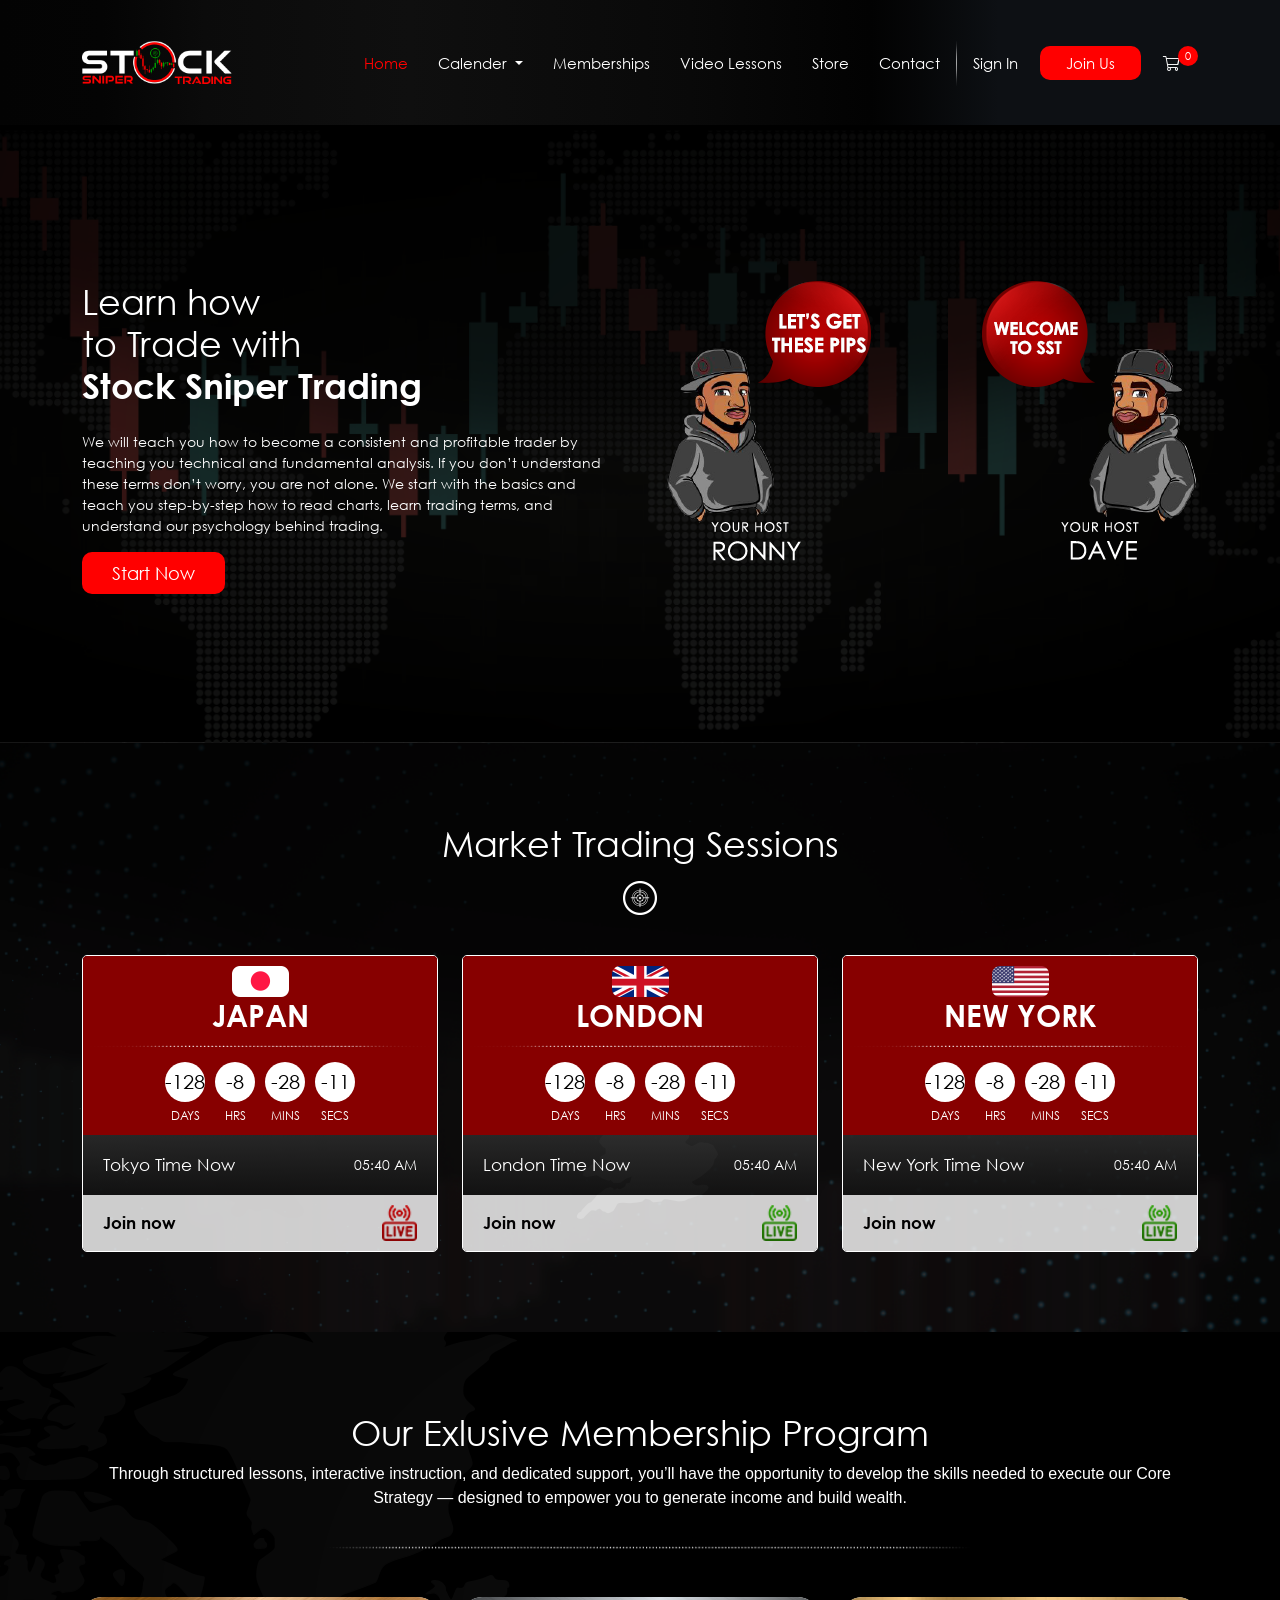
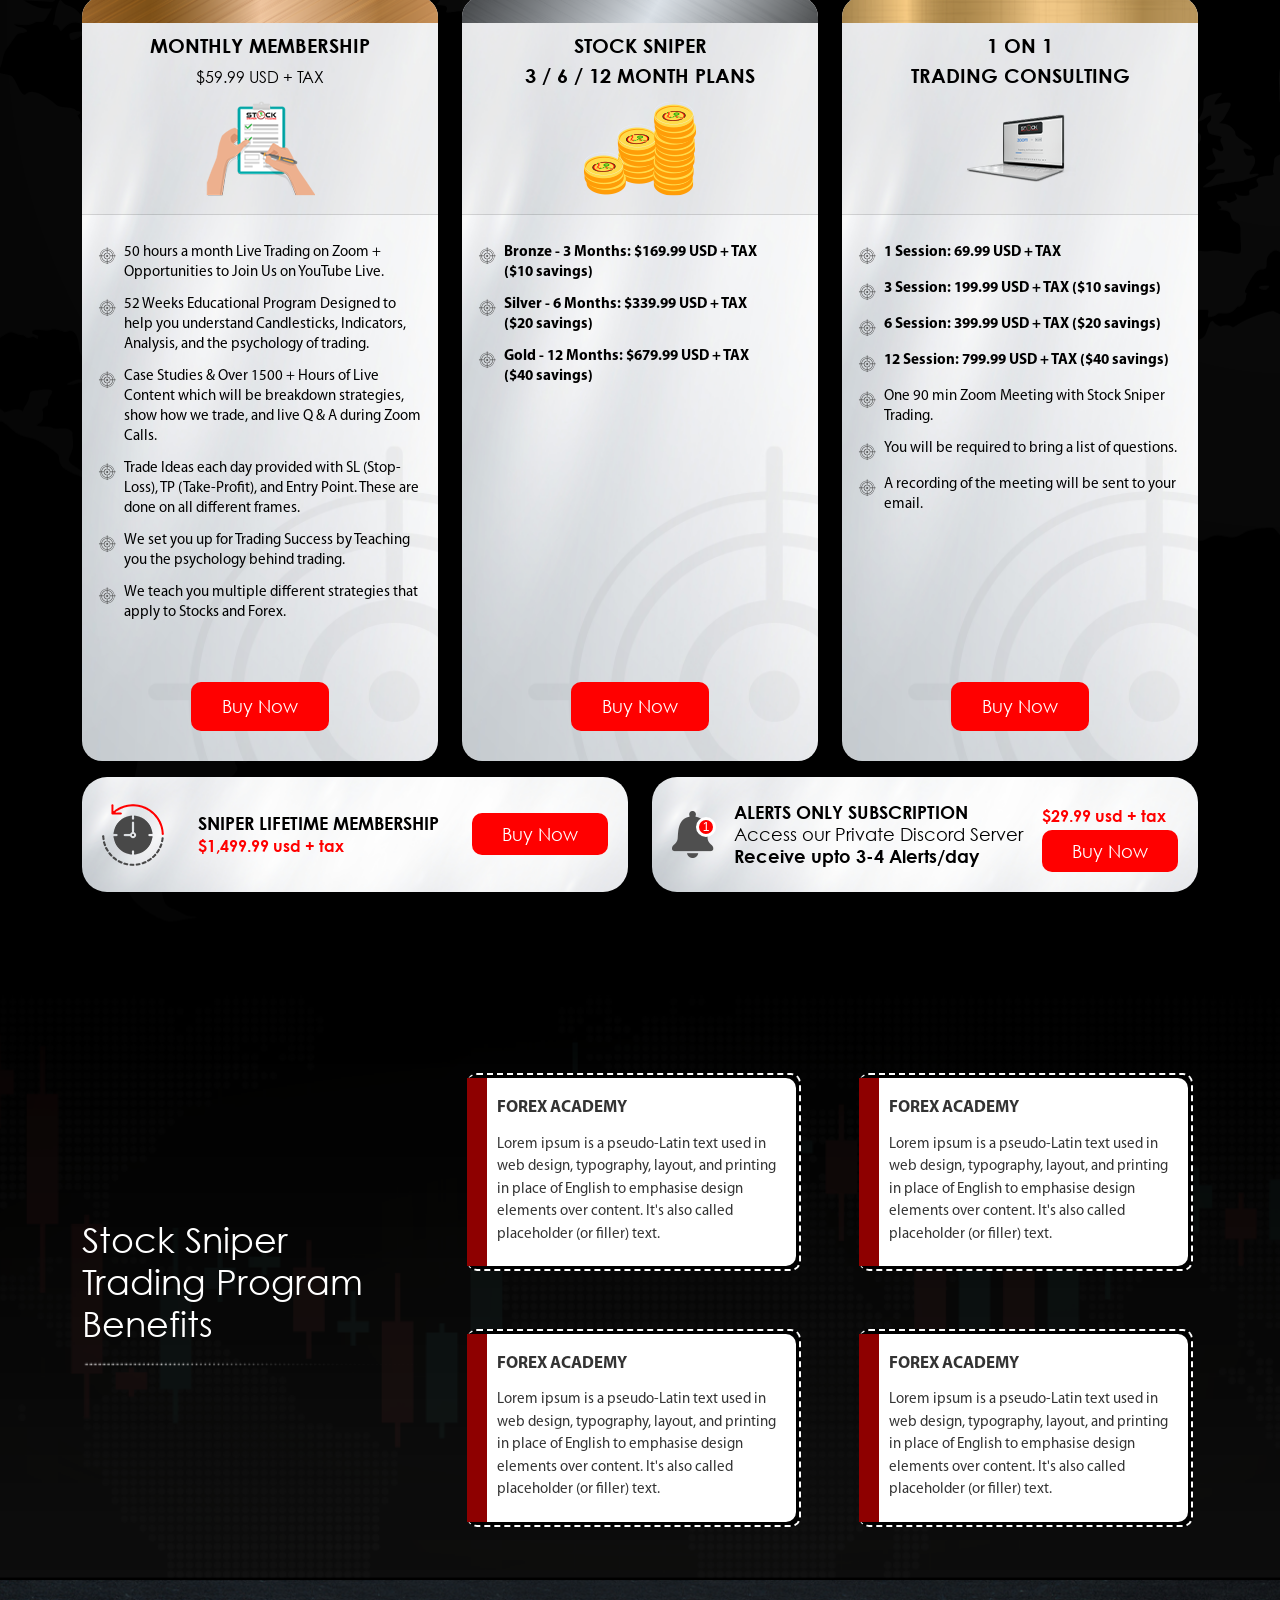
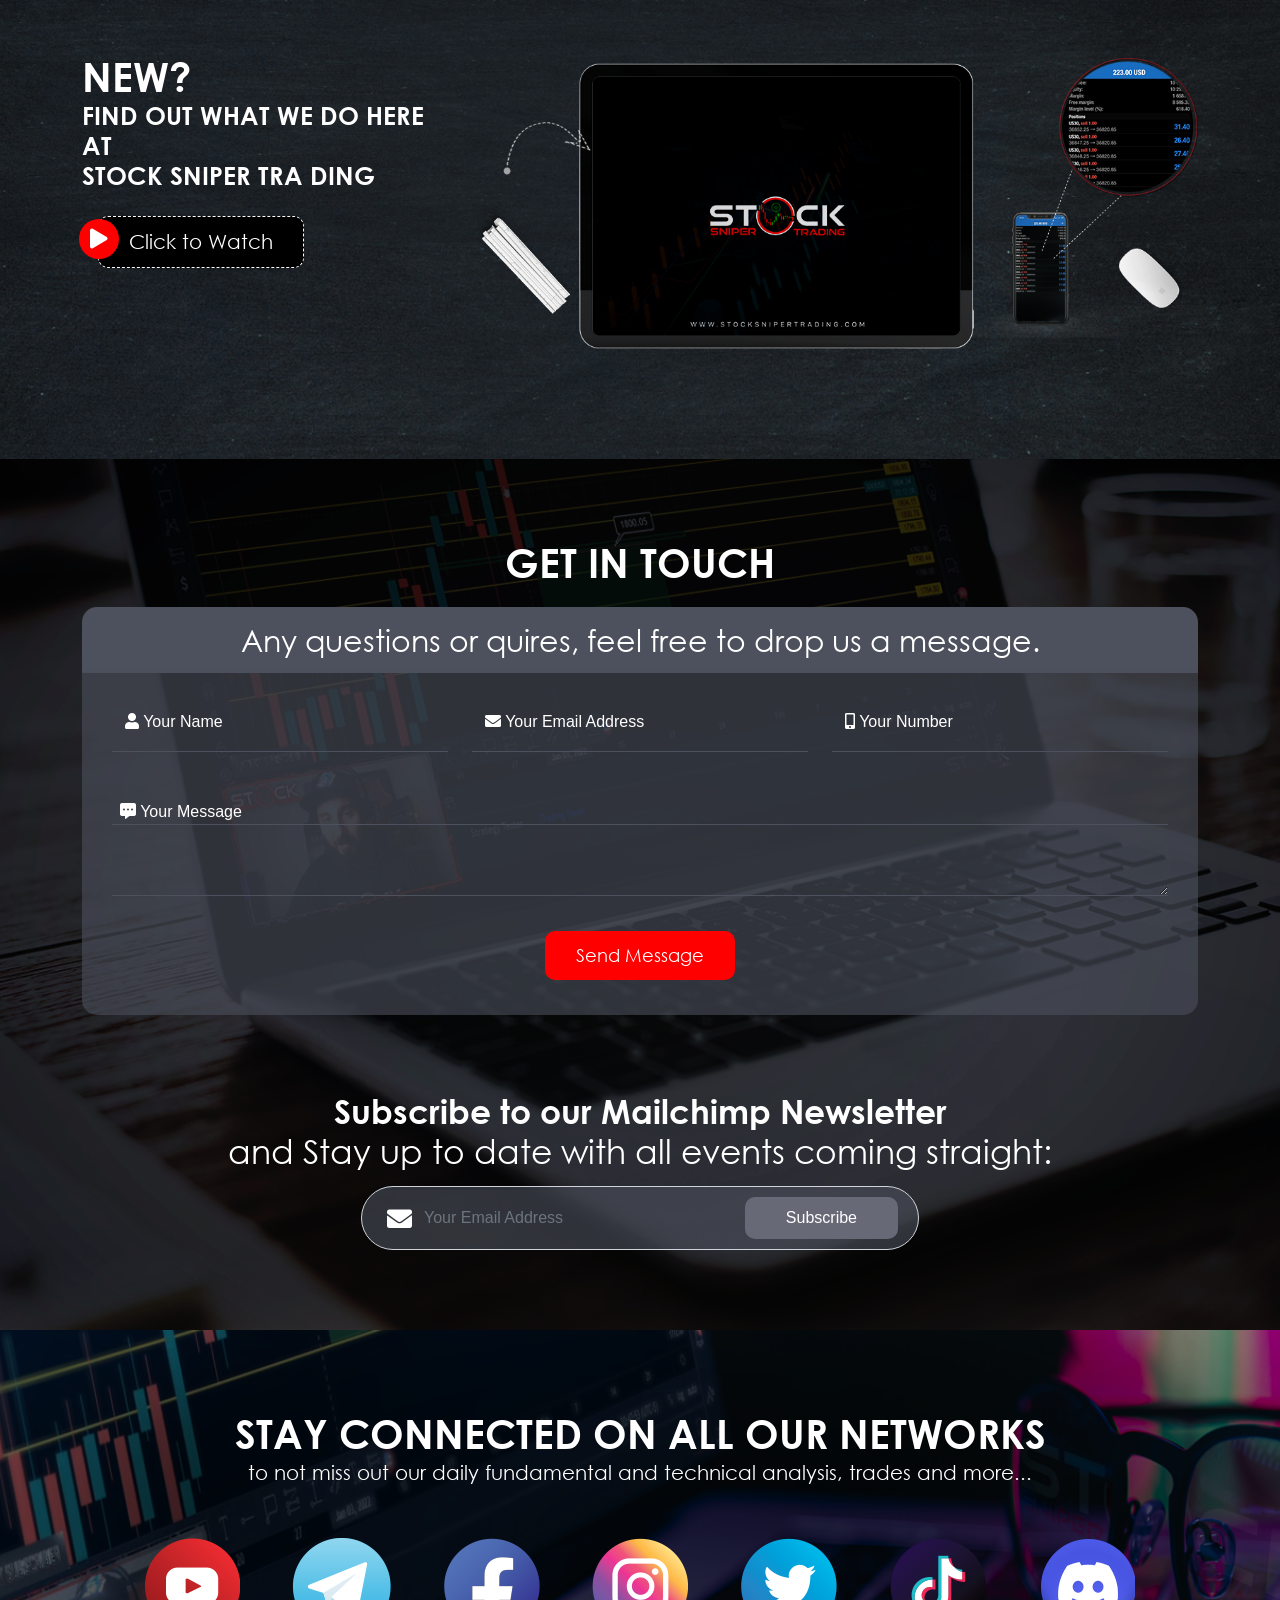
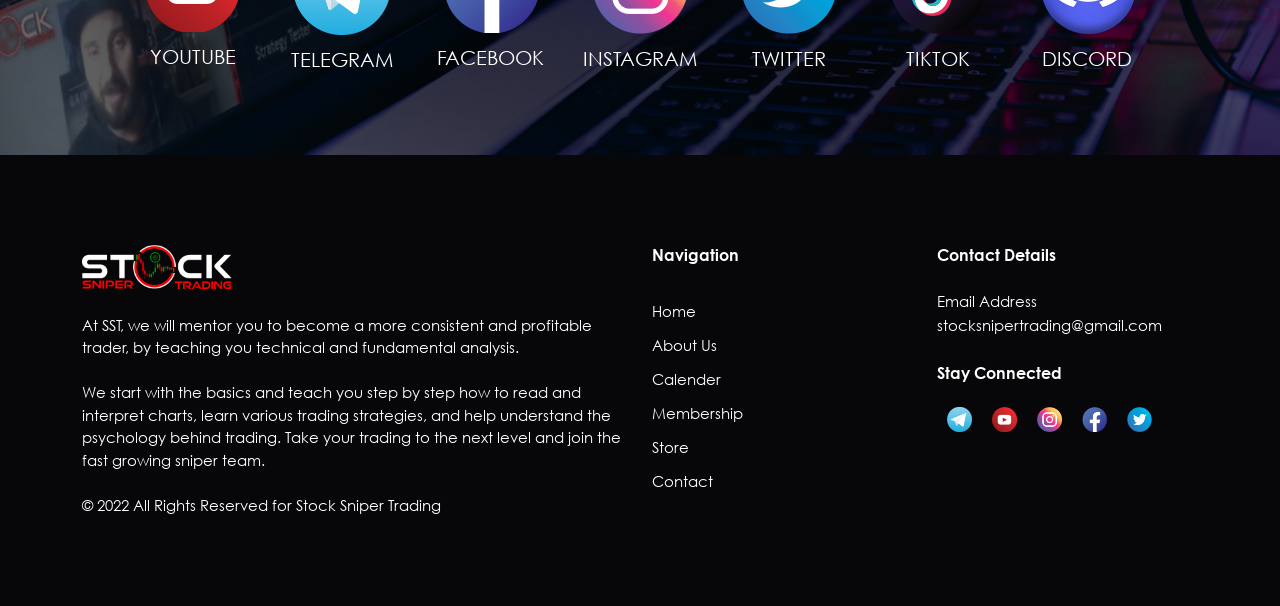
==== index.html @ 38908985 "index and dashboard complete" ====
<!DOCTYPE html>
<html lang="en">
<head>
  <meta charset="UTF-8">
  <meta name="viewport" content="width=device-width, initial-scale=1.0">
  <meta http-equiv="X-UA-Compatible" content="ie=edge">
  <title>Homepage - Stock Sniper Trading</title>
  <link rel='shortcut icon' href='assets/images/nav/fav-icon.png' type='image/x-icon'>
  <link rel="stylesheet" href="assets/vendor/fontawesome/css/all.min.css">
  <link rel="stylesheet" href="assets/vendor/bootstrap/css/bootstrap.min.css">
  <link rel="stylesheet" href="assets/css/style.css">
</head>
<body>

  <!-- === header section start === -->
  <header class="header">
    <nav class="navbar navbar-expand-xl navbar-light">
      <div class="container">
        <a class="navbar-brand" href="#"><img class="img-fluid brand-logo" src="assets/images/nav/Icon.png" alt="Logo"></a>
        <button class="navbar-toggler" type="button" data-bs-toggle="collapse" data-bs-target="#navbarSupportedContent" aria-controls="navbarSupportedContent" aria-expanded="false" aria-label="Toggle navigation">
          <span class="navbar-toggler-icon"></span>
        </button>
        <div class="collapse navbar-collapse" id="navbarSupportedContent">
          <ul class="navbar-nav ms-auto align-items-xl-center">
            <li class="nav-item">
              <a class="nav-link active" aria-current="page" href="#">Home</a>
            </li>
            <li class="nav-item dropdown">
              <a class="nav-link dropdown-toggle" href="#" id="navbarDropdown" role="button" data-bs-toggle="dropdown" aria-expanded="false">
                Calender
              </a>
              <ul class="dropdown-menu" aria-labelledby="navbarDropdown">
                <li><a class="dropdown-item" href="#">Action</a></li>
                <li><a class="dropdown-item" href="#">Another action</a></li>
                <li><hr class="dropdown-divider"></li>
                <li><a class="dropdown-item" href="#">Something else here</a></li>
              </ul>
            </li>
            <li class="nav-item">
              <a class="nav-link" href="#">Memberships</a>
            </li>
            <li class="nav-item">
              <a class="nav-link" href="#">Video Lessons</a>
            </li>
            <li class="nav-item">
              <a class="nav-link" href="#">Store</a>
            </li>
            <li class="nav-item">
              <a class="nav-link" href="#">Contact</a>
            </li>
            <li class="nav-item image">
              <img src="assets/images/nav/vertical-line-copy.png" alt="vertical-bots">
            </li>
            <li class="nav-item">
              <a class="nav-link" href="#">Sign In</a>
            </li>
            <li class="nav-item">
              <a  href="#" class="nav-link btn custom-red-button">Join Us</a>
            </li>
            <li class="nav-item">
              <a class="nav-link cart-btn"  href="#"><i class="fal fa-shopping-cart"></i> <sup>0</sup></a>
            </li>
          </ul>
        </div>
      </div>  
    </nav>
  </header>
  <!-- ===//end of header section === -->
 

  <!-- === banner section start === -->
  <section class="banner">
    <div class="container top-index">
      <div class="row g-lg-5 g-4">
        <div class="col-lg-6">
          <div class="text py-3">
            <h1 class="section-heading">Learn how <br>
              to Trade with <br>
              <span>Stock Sniper Trading</span>
            </h1>
            <p class="py-4">
              We will teach you how to become a consistent and profitable trader by teaching you technical and fundamental analysis. If you don’t understand these terms don’t worry, you are not alone. We start with the basics and teach you step-by-step how to read charts, learn trading terms, and understand our psychology behind trading.
            </p>
            <a href="#" class="custom-red-button">Start Now</a>
          </div>
        </div>
        <div class="col-lg-6">
          <div class="image py-3 text-center">
            <img class="img-fluid" src="assets/images/banner/banner-image.png" alt="banner-image">
          </div>
        </div>
      </div>
    </div>
  </section>
  <!-- ===//end of banner section === -->


  <!-- === market trending session section start === -->
  <section class="market-trading-session">
    <div class="container">
      <div class="section-header text-center">
        <h1 class="section-heading">Market Trading Sessions</h1>
        <img class="img-fluid py-3" src="assets/images/market-trading/symbol.png" alt="">
      </div>
      <div class="section-body">
        <div class="items pt-md-4 pt-2">
          <div class="row g-4">
            <div class="col-xl-4 col-lg-6 ">
              <div class="item h-100">
                <div class="market-trading-card japan">
                  <div class="top-section">
                    <div class="country text-center">
                      <img src="assets/images/market-trading/flag-japan.png" alt="flag">
                      <h2>Japan</h2>
                      <div class="dots">
                        <img class="img-fluid w-100" src="assets/images/market-trading/dott.png" alt="DOT">
                      </div>
                    </div>
                    <div class="counter">
                      <ul class="d-flex justify-content-center">
                        <li class="count-item">
                          <div class="number"><p id="jday">01</p></div>
                          <div class="text"><p>Days</p></div>
                        </li>
                        <li class="count-item">
                          <div class="number"><p id="jhour">10</p></div>
                          <div class="text"><p>hrs</p></div>
                        </li>
                        <li class="count-item">
                          <div class="number"><p id="jmin">36</p></div>
                          <div class="text"><p>mins</p></div>
                        </li>
                        <li class="count-item">
                          <div class="number"><p id="jsec">22</p></div>
                          <div class="text"><p>secs</p></div>
                        </li>
                      </ul>
                    </div>
                  </div>
                  <div class="bottom-section">
                    <div class="local-time">
                      <ul class="d-flex align-items-center justify-content-between">
                        <li class="time-zone"><p>Tokyo Time Now</p></li>
                        <li class="time"><p>05:40 AM</p></li>
                      </ul>
                    </div>
                    <div class="join-now">
                      <a href="#">
                        <ul class="d-flex justify-content-between align-items-center">
                          <li class="text"><p>Join now</p></li>
                          <li class="icon"><img class="img-fluid w-100" src="assets/images/market-trading/live-streaming-red.png" alt="live-streaming"></li>
                        </ul>
                      </a>
                    </div>
                  </div>
                </div>
              </div>
            </div>
            <div class="col-xl-4 col-lg-6 ">  
              <div class="item">
                <div class="market-trading-card london">
                  <div class="top-section">
                    <div class="country text-center">
                      <img src="assets/images/market-trading/flag-uk.png" alt="flag">
                      <h2>london</h2>
                      <div class="dots">
                        <img class="img-fluid w-100" src="assets/images/market-trading/dott.png" alt="DOT">
                      </div>
                    </div>
                    <div class="counter">
                      <ul class="d-flex justify-content-center">
                        <li class="count-item">
                          <div class="number"><p id="lday">01</p></div>
                          <div class="text"><p>Days</p></div>
                        </li>
                        <li class="count-item">
                          <div class="number"><p id="lhour">10</p></div>
                          <div class="text"><p>hrs</p></div>
                        </li>
                        <li class="count-item">
                          <div class="number"><p id="lmin">36</p></div>
                          <div class="text"><p>mins</p></div>
                        </li>
                        <li class="count-item">
                          <div class="number"><p id="lsec">22</p></div>
                          <div class="text"><p>secs</p></div>
                        </li>
                      </ul>
                    </div>
                  </div>
                  <div class="bottom-section">
                    <div class="local-time">
                      <ul class="d-flex align-items-center justify-content-between">
                        <li class="time-zone"><p>London Time Now</p></li>
                        <li class="time"><p>05:40 AM</p></li>
                      </ul>
                    </div>
                    <div class="join-now">
                      <a href="#">
                        <ul class="d-flex justify-content-between align-items-center">
                          <li class="text"><p>Join now</p></li>
                          <li class="icon"><img class="img-fluid w-100" src="assets/images/market-trading/live-streaming-green.png" alt="live-streaming"></li>
                        </ul>
                      </a>
                    </div>
                  </div>
                </div>
              </div>
            </div>
            <div class="col-xl-4 col-lg-6 ">
              <div class="item">
                <div class="market-trading-card h-100 new-york">
                  <div class="top-section">
                    <div class="country text-center">
                      <img src="assets/images/market-trading/flag-usa.png" alt="flag">
                      <h2>New York</h2>
                      <div class="dots">
                        <img class="img-fluid w-100" src="assets/images/market-trading/dott.png" alt="DOT">
                      </div>
                    </div>
                    <div class="counter">
                      <ul class="d-flex justify-content-center">
                        <li class="count-item">
                          <div class="number"><p id="nday">01</p></div>
                          <div class="text"><p>Days</p></div>
                        </li>
                        <li class="count-item">
                          <div class="number"><p id="nhour">10</p></div>
                          <div class="text"><p>hrs</p></div>
                        </li>
                        <li class="count-item">
                          <div class="number"><p id="nmin">36</p></div>
                          <div class="text"><p>mins</p></div>
                        </li>
                        <li class="count-item">
                          <div class="number"><p id="nsec">22</p></div>
                          <div class="text"><p>secs</p></div>
                        </li>
                      </ul>
                    </div>
                  </div>
                  <div class="bottom-section">
                    <div class="local-time">
                      <ul class="d-flex align-items-center justify-content-between">
                        <li class="time-zone"><p>New York Time Now</p></li>
                        <li class="time"><p>05:40 AM</p></li>
                      </ul>
                    </div>
                    <div class="join-now">
                      <a href="#">
                        <ul class="d-flex justify-content-between align-items-center">
                          <li class="text"><p>Join now</p></li>
                          <li class="icon"><img class="img-fluid w-100" src="assets/images/market-trading/live-streaming-green.png" alt="live-streaming"></li>
                        </ul>
                      </a>
                    </div>
                  </div>
                </div>
              </div>
            </div>
          </div>
        </div>
      </div>
    </div>
  </section>
  <!-- ===//end of market trending session section === -->


  <!-- === membership program start === -->
  <section class="membership-program">
    <div class="container">
      <div class="section-header text-center">
        <h2 class="section-heading pb-2">Our Exlusive Membership Program</h2>
        <p>Through structured lessons, interactive instruction, and dedicated support, you’ll have the opportunity to develop the skills 
          needed to execute our Core Strategy — designed to empower you to generate income and build wealth.</p>
      </div>
      <div class="devider text-center">
        <img class="img-fluid w-100" src="assets/images/membership/dot.png" alt="dots">
      </div>
      <div class="section-body pt-3">
        <div class="top-cards">
          <div class="row g-4">
            <div class="col-lg-4 col-md-6">
              <div class="item h-100">
                <div class="membership-card">
                  <img class="w-100 color-img" src="assets/images/membership/01.bronze.png" alt="color">
                  <div class="card-header text-center">
                    <div class="text">
                      <h3>monthly membership <br>
                      <span>$59.99 usd + tax</span></h3>
                    </div>
                    <div class="image">
                      <img src="assets/images/membership/mm-1-image.png" alt="card-image">
                    </div>
                  </div>
                  <div class="card-body">
                    <ul>
                      <li class="d-flex">
                        <div class="icon me-2">
                          <img src="assets/images/membership/unordered-list-bullet.png" alt="bullet">
                        </div>
                        <div class="text">
                          <p>50 hours a month Live Trading on Zoom + Opportunities to Join Us on YouTube Live.</p>
                        </div>
                      </li>
                      <li class="d-flex">
                        <div class="icon me-2">
                          <img src="assets/images/membership/unordered-list-bullet.png" alt="bullet">
                        </div>
                        <div class="text">
                          <p>52 Weeks Educational Program Designed to help you understand Candlesticks, Indicators, Analysis, and the psychology of trading.</p>
                        </div>
                      </li>
                      <li class="d-flex">
                        <div class="icon me-2">
                          <img src="assets/images/membership/unordered-list-bullet.png" alt="bullet">
                        </div>
                        <div class="text">
                          <p>Case Studies & Over 1500 + Hours of Live Content which will be breakdown strategies, show how we trade, and live Q & A during Zoom Calls.</p>
                        </div>
                      </li>
                      <li class="d-flex">
                        <div class="icon me-2">
                          <img src="assets/images/membership/unordered-list-bullet.png" alt="bullet">
                        </div>
                        <div class="text">
                          <p>Trade Ideas each day provided with SL (Stop-Loss), TP (Take-Profit), and Entry Point. These are done on all different frames.</p>
                        </div>
                      </li>
                      <li class="d-flex">
                        <div class="icon me-2">
                          <img src="assets/images/membership/unordered-list-bullet.png" alt="bullet">
                        </div>
                        <div class="text">
                          <p>We set you up for Trading Success by Teaching you the psychology behind trading.</p>
                        </div>
                      </li>
                      <li class="d-flex">
                        <div class="icon me-2">
                          <img src="assets/images/membership/unordered-list-bullet.png" alt="bullet">
                        </div>
                        <div class="text">
                          <p>We teach you multiple different strategies that apply to Stocks and Forex.</p>
                        </div>
                      </li>
                    </ul>
                    <div class="button">
                      <a href="#" class="btn custom-red-button ">Buy Now</a>
                    </div>
                  </div>
                </div>
              </div>
            </div>

            <div class="col-lg-4 col-md-6">
              <div class="item h-100">
                <div class="membership-card">
                  <img class="w-100 color-img" src="assets/images/membership/02.Silver.png" alt="color">
                  <div class="card-header text-center">
                    <div class="text">
                      <h3>Stock sniper <br>
                        3 / 6 / 12 month plans</h3>
                    </div>
                    <div class="image">
                      <img src="assets/images/membership/mm-2-image.png" alt="card-image">
                    </div>
                  </div>
                  
                  <div class="card-body">
                    <ul>
                      <li class="d-flex">
                        <div class="icon me-2">
                          <img src="assets/images/membership/unordered-list-bullet.png" alt="bullet">
                        </div>
                        <div class="text">
                          <p class="m-bold">Bronze - 3 Months: $169.99 USD + TAX <br>
                            <span>($10 savings)</span>
                            </p>
                        </div>
                      </li>
                      <li class="d-flex">
                        <div class="icon me-2">
                          <img src="assets/images/membership/unordered-list-bullet.png" alt="bullet">
                        </div>
                        <div class="text">
                          <p class="m-bold">
                            Silver - 6 Months: $339.99 USD + TAX <br>
                            <span>($20 savings)</span>
                          </p>
                        </div>
                      </li>
                      <li class="d-flex">
                        <div class="icon me-2">
                          <img src="assets/images/membership/unordered-list-bullet.png" alt="bullet">
                        </div>
                        <div class="text">
                          <p class="m-bold">Gold - 12 Months: $679.99 USD + TAX <br>
                            <span>($40 savings)</span></p>
                        </div>
                      </li>
                    </ul>
                    <div class="button">
                      <a href="#" class="btn custom-red-button ">Buy Now</a>
                    </div>
                  </div>
                </div>
              </div>
            </div>
            
            <div class="col-lg-4 col-md-6">
              <div class="item h-100">
                <div class="membership-card">
                  <img class="w-100 color-img" src="assets/images/membership/03.Gold.png" alt="color-img">
                  <div class="card-header text-center">
                    <div class="text">
                      <h3>1 on 1 <br>
                        trading consulting</h3>
                    </div>
                    <div class="image">
                      <img src="assets/images/membership/mm-3-image.png" alt="card-image">
                    </div>
                  </div>
                  <div class="card-body">
                    <ul>
                      <li class="d-flex">
                        <div class="icon me-2">
                          <img src="assets/images/membership/unordered-list-bullet.png" alt="bullet">
                        </div>
                        <div class="text">
                          <p class="m-bold">1 Session: 69.99 USD + TAX</p>
                        </div>
                      </li>
                      <li class="d-flex">
                        <div class="icon me-2">
                          <img src="assets/images/membership/unordered-list-bullet.png" alt="bullet">
                        </div>
                        <div class="text">
                          <p class="m-bold">3 Session: 199.99 USD + TAX
                            <span>($10 savings)</span></p>
                        </div>
                      </li>
                      <li class="d-flex">
                        <div class="icon me-2">
                          <img src="assets/images/membership/unordered-list-bullet.png" alt="bullet">
                        </div>
                        <div class="text">
                          <p class="m-bold">6 Session: 399.99 USD + TAX
                            <span>($20 savings)</span></p>
                        </div>
                      </li>
                      <li class="d-flex">
                        <div class="icon me-2">
                          <img src="assets/images/membership/unordered-list-bullet.png" alt="bullet">
                        </div>
                        <div class="text">
                          <p class="m-bold">12 Session: 799.99 USD + TAX
                            <span>($40 savings)</span></p>
                        </div>
                      </li>
                      <li class="d-flex">
                        <div class="icon me-2">
                          <img src="assets/images/membership/unordered-list-bullet.png" alt="bullet">
                        </div>
                        <div class="text">
                          <p>One 90 min Zoom Meeting with Stock Sniper Trading.</p>
                        </div>
                      </li>
                      <li class="d-flex">
                        <div class="icon me-2">
                          <img src="assets/images/membership/unordered-list-bullet.png" alt="bullet">
                        </div>
                        <div class="text">
                          <p>You will be required to bring a list of questions.</p>
                        </div>
                      </li>
                      <li class="d-flex">
                        <div class="icon me-2">
                          <img src="assets/images/membership/unordered-list-bullet.png" alt="bullet">
                        </div>
                        <div class="text">
                          <p>A recording of the meeting will be sent to your email.</p>
                        </div>
                      </li>
                    </ul>
                    <div class="button">
                      <a href="#" class="btn custom-red-button ">Buy Now</a>
                    </div>
                  </div>
                </div>
              </div>
            </div>
          </div>
        </div>

        <div class="bottom-cards">
          <div class="row gy-3 py-3">
            <div class="col-md-6 ">
              <div class="item h-100">
                <div class="membership-bottom-card">
                  <div class="icon">
                    <img class="img-fluid" src="assets/images/membership/time-copy.png" alt="icon">
                  </div>
                  <div class="text mb-xl-0 mb-2">
                    <h3>
                      SNIPER LIFETIME MEMBERSHIP <br>
                      <span>$1,499.99 usd + tax</span>
                    </h3>
                  </div>
                  <div class="button">
                    <a href="#" class="custom-red-button text-nowrap"> Buy Now</a>
                  </div>
                </div>
              </div>
            </div>
  
            <div class="col-md-6">
              <div class="item h-100">
                <div class="membership-bottom-card">
                  <div class="icon">
                    <img class="img-fluid" src="assets/images/membership/bell.png" alt="icon">
                    <sup class="bell-notification">1</sup>
                  </div>

                  <div class="text">
                    <h3>
                      ALERTS ONLY SUBSCRIPTION  <br>
                      <span class="light"> Access our Private Discord Server</span> <br>
                      Receive upto 3-4 Alerts/day
                    </h3>
                  </div>
                  <div class="button-2">
                    <p>$29.99 usd + tax</p>
                    <a href="#" class="custom-red-button text-nowrap">Buy Now</a>
                  </div>
                </div>
              </div>
            </div>
          </div>
        </div>
      </div>
    </div>
  </section>
  <!-- ===//end of membership program === -->
 
   
  <!-- === trading-program section start === -->
  <section class="trading-program">
    <div class="top-section pb-5">
      <div class="container">
        <div class="row align-items-center">
          <div class="col-xl-4">
            <div class="section-header">
              <h2 class="section-heading">
                Stock Sniper <br>
                Trading Program <br>
                Benefits
              </h2>
              <img class="img-fluid w-100" src="assets/images/trading-program/dots.png" alt="dot">
            </div>
          </div>
          <div class="col-xl-8">
            <div class="row g-md-5 g-sm-2">
              <div class="col-md-6 col-sm-12">
                <div class="trade-info-card">
                  <div class="content">
                    <h4>
                      forex academy
                    </h4>
                    <p>Lorem ipsum is a pseudo-Latin text used in web design, typography, layout, and printing in place of English to emphasise design elements over content. It's also called placeholder (or filler) text.</p>
                  </div>
                </div>
              </div>
              <div class="col-md-6 col-sm-12">
                <div class="trade-info-card">
                  <div class="content">
                    <h4>
                      forex academy
                    </h4>
                    <p>Lorem ipsum is a pseudo-Latin text used in web design, typography, layout, and printing in place of English to emphasise design elements over content. It's also called placeholder (or filler) text.</p>
                  </div>
                </div>
              </div>
              <div class="col-md-6 col-sm-12">
                <div class="trade-info-card">
                  <div class="content">
                    <h4>
                      forex academy
                    </h4>
                    <p>Lorem ipsum is a pseudo-Latin text used in web design, typography, layout, and printing in place of English to emphasise design elements over content. It's also called placeholder (or filler) text.</p>
                  </div>
                </div>
              </div>
              <div class="col-md-6 col-sm-12">
                <div class="trade-info-card">
                  <div class="content">
                    <h4>
                      forex academy
                    </h4>
                    <p>Lorem ipsum is a pseudo-Latin text used in web design, typography, layout, and printing in place of English to emphasise design elements over content. It's also called placeholder (or filler) text.</p>
                  </div>
                </div>
              </div>
            </div>
          </div>  
        </div>  
      </div>
    </div>
    
    <div class="bottom-section pt-5">
      <div class="container">
        <div class="contents">
          <div class="row text-xl-left text-center">
            <div class="col-xl-4">
              <div class="section-header">
                <h2>
                  <span>new?</span>  <br>
                   find out what we do here at <br>
                    stock sniper tra  ding 
                </h2>
    
                <div class="watch-btn m-3">
                  <button type="button" class="play-btn text-nowrap btn" data-bs-toggle="modal" data-bs-target="#staticBackdrop">
                    <i class="fas fa-play play-sign"></i> Click to Watch
                  </button>
                </div>
              </div>
            </div>
            
            <div class="col-xl-8">
              <div class="image">
                <!-- Modal -->
                <div class="modal fade" id="staticBackdrop" data-bs-keyboard="false" aria-hidden="true">
                  <div class="modal-dialog modal-lg modal-dialog-centered">
                    <div class="modal-content bg-dark">
                      <div class="modal-header">
                        <button type="button" onclick="pauseVid()" class="p-1 btn-close bg-light" data-bs-dismiss="modal" aria-label="Close"></button>
                      </div>
                      <div class="modal-body">
                        <video id="myVideo" class="video ratio h-100" controls>
                          <source src="assets/video/Homepage-Stock-Sniper-Trading.mp4" type="video/mp4">
                        </video>
                      </div>
                    </div>
                  </div>
                </div>
                <img class="img-fluid h-100" src="assets/images/trading-program/tablet.png" alt="image">
              </div>
            </div>
          </div>
        </div>
      </div>
    </div>
    
  </section>
  <!-- ===//end of trading-program section === -->


  <!-- === contact section start === -->
  <section class="contact">
    <div class="container">
      <div class="section-header text-center">
        <h2 class="section-heading">get in touch</h2>
      </div>
      <div class="message-form pb-2 text-center">
        <form action="#">
          <div class="form-header">
            <h3>Any questions or quires, feel free to drop us a message.</h3>
          </div>
          <div class="form-body">
            <div class="row g-4">
              <!-- name input started -->
              <div class="col-md-4">
                <div class="form-floating input-item">
                  <input type="text" class="form-control input-box" id="name" placeholder="Your Name" name="name">
                  <label for="name"><i class="fas fa-user"></i> Your Name</label>
                </div>
              </div>
              <!-- name input ended -->

              <!-- email input started -->
              <div class="col-md-4">
                <div class="form-floating input-item">
                  <input type="email" class="form-control input-box" id="email" placeholder="Your Email Address" name="email">
                  <label for="email"><i class="fas fa-envelope"></i> Your Email Address </label>
                </div>
              </div>
              <!-- email input ended -->

              <!-- phone input started -->
              <div class="col-md-4">
                <div class="form-floating input-item">
                  <input type="text" class="form-control input-box" id="phone-number" placeholder="Your Number" name="Mobile Number">
                  <label for="phone-number"><i class="fas fa-mobile-alt"></i> Your Number</label>
                </div>
              </div>
              <!-- phone input ended -->

              <!-- text area -->
              <div class="col-12">
                <div class="input-item">
                    <label class="text-nowrap mt-4 ps-2" for="textarea"><i class="fas fa-comment-alt-dots" ></i> Your Message </label>
                </div>
                <div class="input-item">
                  <textarea class="pb-3 form-control input-box" name="Your Message" id="textarea" placeholder=""></textarea>
                </div>
              </div>
            </div>
            <!-- text area ended--> 

            <button class="btn custom-red-button text-center">Send Message</button>
          </div>
        </form>
      </div>

      <div class="newsletter-form pt-5">
        <div class="form-header">
          <h2>Subscribe to our Mailchimp Newsletter <br>
            <span>and Stay up to date with all events coming straight:</span> </h2>
        </div>
        <div class="pt-3">
            <form class="form-control form-body rounded-pill m-auto" action="#" method="Post">
              <i class="fas fa-envelope"></i>
              <input class="input form-control" type="email" name="text" placeholder="Your Email Address">
              <button type="button" class="btn btn-subscribe">Subscribe</button>
            </form>
        </div>
      </div>
    </div>
  </section>
  <!-- ===//end of contact section === -->

  
  <!-- === social-networks section start === -->
  <section class="social-networks">
    <div class="container">
      <div class="section-header text-center">
        <h2 class="section-heading">Stay Connected on all our networks</h2>
        <span>to not miss out our daily fundamental and technical analysis, trades and more...</span>
      </div>

      <div class="section-content">
        <div class="row gy-4 px-md-5">
          <div class="col">
            <a href="#">
              <div class="social-net-link">
                <div class="icon">
                  <img class="img-fluid" src="assets/images/social-links/youtube.png" alt="social-net-link">  
                </div>
                <div class="text">
                  <p>Youtube</p>
                </div>
              </div>
            </a>
          </div>
          <div class="col">
            <a href="#">
              <div class="social-net-link">
                <div class="icon">
                  <img class="img-fluid" src="assets/images/social-links/telegram.png" alt="social-net-link">  
                </div>
                <div class="text">
                  <p>telegram</p>
                </div>
              </div>
            </a>
          </div>
          <div class="col">
            <a href="#">
              <div class="social-net-link">
                <div class="icon">
                  <img class="img-fluid" src="assets/images/social-links/fb.png" alt="social-net-link">  
                </div>
                <div class="text">
                  <p>facebook</p>
                </div>
              </div>
            </a>
          </div>
          <div class="col">
            <a href="#">
              <div class="social-net-link">
                <div class="icon">
                  <img class="img-fluid" src="assets/images/social-links/insta.png" alt="social-net-link">  
                </div>
                <div class="text">
                  <p>instagram</p>
                </div>
              </div>
            </a>
          </div>
          <div class="col">
            <a href="#">
              <div class="social-net-link">
                <div class="icon">
                  <img class="img-fluid" src="assets/images/social-links/twitter.png" alt="social-net-link">  
                </div>
                <div class="text">
                  <p>twitter</p>
                </div>
              </div>
            </a>
          </div>
          <div class="col">
            <a href="#">
              <div class="social-net-link">
                <div class="icon">
                  <img class="img-fluid" src="assets/images/social-links/tiktok.png" alt="social-net-link">  
                </div>
                <div class="text">
                  <p>tiktok</p>
                </div>
              </div>
            </a>
          </div>
          <div class="col">
            <a href="#">
              <div class="social-net-link">
                <div class="icon">
                  <img class="img-fluid" src="assets/images/social-links/discord.png" alt="social-net-link">  
                </div>
                <div class="text">
                  <p>discord</p>                  
                </div>
              </div>
            </a>
          </div>
        </div>
      </div>
    </div>
  </section>
  <!-- ===//end of social-networks section === -->


  <!-- === footer section start === -->
  <footer class="footer">
    <div class="container">
      <div class="row gy-5">
        <div class="col-lg-6">
          <div class="logo">
            <img class="img-fluid" src="assets/images/nav/Icon.png" alt="logo">
          </div>
          <div class="text">
            <p>
              At SST, we will mentor you to become a
              more consistent and profitable trader, by
              teaching you technical and fundamental
              analysis. <br> <br>
              We start with the basics and teach you
              step by step how to read and interpret
              charts, learn various trading strategies, and
              help understand the psychology behind
              trading. Take your trading to the next level
              and join the fast growing sniper team.
              <br><br>
    
              © 2022
              All Rights Reserved for Stock Sniper Trading
            </p>
          </div>
        </div>
        <div class="col-lg-3 col-4">
          <div class="navigation-links">
            <h4>Navigation</h4>

            <ul>
              <li><a href="#">Home</a></li>
              <li><a href="#">About Us</a></li>
              <li><a href="#">Calender</a></li>
              <li><a href="#">Membership</a></li>
              <li><a href="#">Store</a></li>
              <li><a href="#">Contact</a></li>
            </ul>
          </div>
        </div>
        <div class="col-lg-3 col-8">
          <div class="contact-info">
            <h4>Contact Details</h4>
            <span>Email Address</span>
            <a href="mailto:stocksnipertrading@gmail.com">stocksnipertrading@gmail.com</a>
          </div>
          <div class="social-link">
            <h4>Stay Connected</h4>
            <div class="icons">
              <ul>
                <li><a href="#"><img src="assets/images/social-links/telegram.png" alt="icon"></a></li>
                <li><a href="#"><img src="assets/images/social-links/youtube.png" alt="icon"></a></li>
                <li><a href="#"><img src="assets/images/social-links/insta.png" alt="icon"></a></li>
                <li><a href="#"><img src="assets/images/social-links/fb.png" alt="icon"></a></li>
                <li><a href="#"><img src="assets/images/social-links/twitter.png" alt="icon"></a></li>
              </ul>
            </div>
          </div>
        </div>
      </div>
    </div>
  </footer>
  <!-- ===//end of footer section === -->
  


  <script src="assets/vendor/bootstrap/js/bootstrap.min.js"></script>
  <script src="assets/js/custom.js"></script>
</body>
</html>
---- assets/css/style.css ----
/*=== abstracts css start === */
@font-face {
  font-family: 'Century Gothic Regular';
  src: url(../fonts/century-gothic/gothic-regular.TTF);
}

@font-face {
  font-family: 'Century Gothic Bold';
  src: url(../fonts/century-gothic/gothic-bold.ttf);
}

@font-face {
  font-family: 'Myriad Pro Regular';
  src: url(../fonts/myriad-pro/MyriadPro-Regular.ttf);
}

@font-face {
  font-family: 'Myriad Pro Bold';
  src: url(../fonts/myriad-pro/MyriadPro-Bold.ttf);
}

/*===// end of abstracts css === */
/*=== base css start === */
* {
  margin: 0;
  padding: 0;
  outline: none;
  -webkit-box-sizing: border-box;
          box-sizing: border-box;
}

::after, ::before {
  -webkit-box-sizing: border-box;
          box-sizing: border-box;
}

h1, h2, h3, h4, h5, h6, ol, ul, p, address, strong, i {
  margin-top: 0px;
  margin-bottom: 0px;
}

ul, li {
  list-style: none;
  padding: 0;
}

a, a:hover {
  text-decoration: none;
}

body {
  font-family: 'Poppins', sans-serif;
  background: #000;
  color: #fff;
}

.section-heading {
  font-family: 'Century Gothic Regular';
  font-size: 35px;
  color: #fff;
}

.section-heading span {
  font-family: 'Century Gothic Bold';
}

@media (max-width: 768px) {
  .section-heading {
    font-size: 30px;
  }
}

/*===// end of base css === */
/*=== components css start === */
.custom-red-button {
  background: #ff0000;
  color: #fff;
  font-family: 'Century Gothic Regular';
  font-size: 18px;
  border-radius: 10px;
  padding: 10px 30px;
}

.custom-red-button:hover {
  color: #fff;
}

.watch-btn .play-btn {
  font-family: 'Century Gothic Regular';
  font-size: 20px;
  background: #000;
  color: #fff;
  padding: 10px 30px;
  border-radius: 10px;
  border: 1px dashed #fff;
  position: relative;
}

.watch-btn .play-btn .play-sign {
  position: absolute;
  top: 2px;
  left: -20px;
  height: 40px;
  width: 40px;
  background: #ff0000;
  border-radius: 50%;
  font-size: 20px;
  display: -webkit-box;
  display: -ms-flexbox;
  display: flex;
  -webkit-box-align: center;
      -ms-flex-align: center;
          align-items: center;
  -webkit-box-pack: center;
      -ms-flex-pack: center;
          justify-content: center;
}

.btn-subscribe {
  color: #fff;
  padding: 8px 40px;
  border-radius: 10px;
  background: #676977;
}

.market-trading-card {
  overflow: hidden;
  height: 100%;
  border-radius: 5px;
  border: 1px solid #fff;
}

.market-trading-card .top-section {
  position: relative;
  z-index: 999;
}

.market-trading-card .top-section::after {
  content: "";
  position: absolute;
  top: 0;
  left: 0;
  height: 100%;
  width: 100%;
  background: #870000;
  z-index: -1;
}

.market-trading-card .top-section .country {
  padding-top: 10px;
}

.market-trading-card .top-section .country h2 {
  font-family: 'Century Gothic Bold';
  font-size: 30px;
  text-transform: uppercase;
}

.market-trading-card .top-section .counter {
  padding-bottom: 5px;
}

.market-trading-card .top-section .counter .count-item {
  margin: 5px;
  display: -ms-grid;
  display: grid;
  place-items: center;
}

.market-trading-card .top-section .counter .count-item .number {
  background: #fff;
  color: #000;
  height: 40px;
  width: 40px;
  border-radius: 50%;
  display: -webkit-box;
  display: -ms-flexbox;
  display: flex;
  -webkit-box-align: center;
      -ms-flex-align: center;
          align-items: center;
  -webkit-box-pack: center;
      -ms-flex-pack: center;
          justify-content: center;
  margin-bottom: 5px;
}

.market-trading-card .top-section .counter .count-item .number p {
  font-family: 'Century Gothic Regular';
  font-size: 20px;
}

.market-trading-card .top-section .counter .count-item .text p {
  text-transform: uppercase;
  font-family: 'Century Gothic Regular';
  font-size: 12px;
}

.market-trading-card .bottom-section .local-time {
  padding: 17px 0;
  background: #121212;
  background: -webkit-gradient(linear, left bottom, left top, from(rgba(18, 18, 18, 0.9)), to(rgba(42, 42, 42, 0.9)));
  background: linear-gradient(0deg, rgba(18, 18, 18, 0.9) 0%, rgba(42, 42, 42, 0.9) 100%);
}

.market-trading-card .bottom-section .local-time ul {
  padding: 0 20px;
}

.market-trading-card .bottom-section .local-time ul .time-zone p {
  font-family: 'Century Gothic Regular';
  font-size: 17px;
}

.market-trading-card .bottom-section .local-time ul .time {
  font-family: 'Century Gothic Regular';
  font-size: 14px;
}

.market-trading-card .bottom-section .join-now {
  padding: 10px 0;
  background: #fff;
  opacity: 0.8;
}

.market-trading-card .bottom-section .join-now ul {
  padding: 0 20px;
}

.market-trading-card .bottom-section .join-now ul .text p {
  font-family: 'Century Gothic Bold';
  font-size: 17px;
  color: #000;
}

.market-trading-card .bottom-section .join-now ul .icon {
  width: 35px;
}

.membership-card {
  overflow: hidden;
  border-radius: 20px;
  background: url(../images/membership/card-bg.png) no-repeat bottom right/cover;
  height: 100%;
  position: relative;
  padding-bottom: 110px;
}

.membership-card .color-img {
  vertical-align: top;
}

.membership-card .card-header .text h3 {
  font-family: 'Century Gothic Bold';
  color: #000;
  font-size: 20px;
  text-transform: uppercase;
  line-height: 1.5;
}

.membership-card .card-header .text h3 span {
  font-family: 'Century Gothic Regular';
  font-size: 16px;
  color: #000;
}

.membership-card .card-header .image {
  margin: 10px 0;
}

.membership-card .card-body {
  display: -webkit-box;
  display: -ms-flexbox;
  display: flex;
  -webkit-box-orient: vertical;
  -webkit-box-direction: normal;
      -ms-flex-direction: column;
          flex-direction: column;
  -webkit-box-pack: justify;
      -ms-flex-pack: justify;
          justify-content: space-between;
}

.membership-card .card-body ul li {
  margin: 12px 0;
}

.membership-card .card-body ul li .text p {
  font-family: 'Myriad Pro Regular';
  color: #000;
  font-size: 15px;
  line-height: 20px;
}

.membership-card .card-body ul li .text p.m-bold {
  font-family: 'Myriad Pro Bold';
  color: #000;
  font-size: 15px;
}

.membership-card .card-body .button {
  text-align: center;
  -ms-grid-column-align: end;
      justify-self: end;
  position: absolute;
  bottom: 30px;
  left: 50%;
  -webkit-transform: translateX(-50%);
          transform: translateX(-50%);
}

.membership-bottom-card {
  overflow: hidden;
  padding: 25px 20px;
  height: 100%;
  border-radius: 25px;
  display: -webkit-box;
  display: -ms-flexbox;
  display: flex;
  -webkit-box-orient: horizontal;
  -webkit-box-direction: normal;
      -ms-flex-direction: row;
          flex-direction: row;
  -webkit-box-align: center;
      -ms-flex-align: center;
          align-items: center;
  -webkit-box-pack: justify;
      -ms-flex-pack: justify;
          justify-content: space-between;
  background: url(../images/membership/bottom-card-bg.png) no-repeat top left/cover;
}

@media (max-width: 1199px) {
  .membership-bottom-card {
    -webkit-box-orient: vertical;
    -webkit-box-direction: normal;
        -ms-flex-direction: column;
            flex-direction: column;
  }
}

.membership-bottom-card .icon {
  position: relative;
}

.membership-bottom-card .icon .bell-notification {
  position: absolute;
  top: 12%;
  right: -2px;
  background: #ff0000;
  height: 20px;
  width: 20px;
  padding: 5px;
  border-radius: 50%;
  border: 3px solid #fff;
  display: -webkit-box;
  display: -ms-flexbox;
  display: flex;
  -webkit-box-align: center;
      -ms-flex-align: center;
          align-items: center;
  -webkit-box-pack: center;
      -ms-flex-pack: center;
          justify-content: center;
}

.membership-bottom-card .text h3 {
  font-family: 'Century Gothic Bold';
  color: #000;
  font-size: 18px;
}

.membership-bottom-card .text h3 span {
  font-family: 'Century Gothic Bold';
  color: #ff0000;
  font-size: 16px;
}

.membership-bottom-card .text h3 span.light {
  font-family: 'Century Gothic Regular';
  color: #000;
  font-size: 18px;
}

.membership-bottom-card .button-2 p {
  font-family: 'Century Gothic Bold';
  color: #ff0000;
  font-size: 16px;
  margin-bottom: 10px;
}

.trade-info-card {
  background: #000;
  padding: 3px 3px 3px 0px;
  margin: 5px;
  border-radius: 10px;
  border-top: 2px dashed #fff;
  border-right: 2px dashed #fff;
  border-bottom: 2px dashed #fff;
}

.trade-info-card .content {
  background: #fff;
  border-top-right-radius: 10px;
  border-bottom-right-radius: 10px;
  padding: 20px 20px 20px 10px;
  border-left: 20px solid #8e0000;
}

.trade-info-card .content h4 {
  font-family: 'Myriad Pro Bold';
  text-transform: uppercase;
  color: #333333;
  font-size: 17px;
  padding-bottom: 15px;
}

.trade-info-card .content p {
  font-family: 'Myriad Pro Regular';
  font-size: 15px;
  color: #333333;
}

.message-form {
  margin: 20px 0;
  border-radius: 15px;
  overflow: hidden;
}

.message-form .form-header {
  background: #4c515d;
  padding: 15px 0;
}

.message-form .form-header h3 {
  font-family: 'Century Gothic Regular';
  font-size: 30px;
  color: #fff;
}

.message-form .form-body {
  padding: 0 30px;
  background: rgba(76, 81, 93, 0.6);
  margin-top: 20px;
  border-bottom-right-radius: 15px;
  border-bottom-left-radius: 15px;
}

.message-form .form-body .input-item {
  display: -webkit-box;
  display: -ms-flexbox;
  display: flex;
  -webkit-box-align: center;
      -ms-flex-align: center;
          align-items: center;
  border-bottom: 1px solid #4c515d;
}

.message-form .form-body .input-item .input-box {
  background: transparent;
  border: none;
  color: #fff;
}

.message-form .form-body .input-item .input-box:focus {
  background: rgba(0, 0, 0, 0.3);
}

.message-form .form-body .custom-red-button {
  margin: 35px 0;
}

.newsletter-form .form-header {
  text-align: center;
}

.newsletter-form .form-header h2 {
  font-family: 'Century Gothic Bold';
  font-size: 33px;
  color: #fff;
}

@media (max-width: 767px) {
  .newsletter-form .form-header h2 {
    font-size: 30px;
  }
}

.newsletter-form .form-header h2 span {
  font-family: 'Century Gothic Regular';
  font-size: 33px;
  color: #fff;
}

.newsletter-form .form-body {
  position: relative;
  display: -webkit-box;
  display: -ms-flexbox;
  display: flex;
  -webkit-box-align: center;
      -ms-flex-align: center;
          align-items: center;
  padding: 10px 0;
  border-radius: 40px;
  background: rgba(76, 81, 93, 0.6);
  width: 50%;
}

@media screen and (max-width: 991px) {
  .newsletter-form .form-body {
    width: 100%;
  }
}

.newsletter-form .form-body .fa-envelope {
  margin-left: 25px;
  color: #fff;
  font-size: 25px;
}

.newsletter-form .form-body .input {
  background: transparent;
  border: none;
  color: #fff;
}

.newsletter-form .form-body .btn {
  margin-right: 20px;
}

@media screen and (max-width: 450px) {
  .newsletter-form .form-body .btn {
    padding: 10px;
  }
}

.banner {
  padding: 140px 0px;
  background: url(../images/banner/banner-bg.png) no-repeat center center/cover;
}

@media screen and (max-width: 767px) {
  .banner {
    padding: 0;
  }
}

.banner .text p {
  font-family: 'Century Gothic Regular';
  font-size: 14px;
  color: #fff;
}

.market-trading-session {
  background: url(../images/market-trading/bg-1.png) no-repeat top center/cover;
  padding: 80px 0;
}

@media (max-width: 767px) {
  .market-trading-session {
    padding: 50px 0;
  }
}

.market-trading-session .market-trading-card.japan {
  background: url(../images/market-trading/map-tokyo.png) no-repeat center center, url(../images/market-trading/bg-corner-icon.png) no-repeat top right;
}

.market-trading-session .market-trading-card.london {
  background: url(../images/market-trading/map-london.png) no-repeat center center, url(../images/market-trading/bg-corner-icon.png) no-repeat top right;
}

.market-trading-session .market-trading-card.new-york {
  background: url(../images/market-trading/map-new-york.png) no-repeat center center, url(../images/market-trading/bg-corner-icon.png) no-repeat top right;
}

.membership-program {
  background: url(../images/membership/full-member-bg.png);
  padding: 80px 0;
}

@media (max-width: 767px) {
  .membership-program {
    padding: 50px 0;
  }
}

.trading-program .top-section {
  background: url(../images/trading-program/bg.png) no-repeat top center/cover;
  padding-top: 80px;
}

@media (max-width: 767px) {
  .trading-program .top-section {
    padding-top: 50px;
  }
}

.trading-program .bottom-section {
  background: url(../images/trading-program/btg.png) no-repeat top center/cover;
  padding-bottom: 80px;
}

@media (max-width: 767px) {
  .trading-program .bottom-section {
    padding-bottom: 50px;
  }
}

.trading-program .bottom-section .section-header {
  text-align: left;
}

.trading-program .bottom-section .section-header h2 {
  margin: 25px 0;
  font-family: 'Century Gothic Bold';
  color: #fff;
  font-size: 25px;
  text-transform: uppercase;
}

.trading-program .bottom-section .section-header h2 span {
  color: #fff;
  font-size: 40px;
}

.trading-program .bottom-section .image {
  position: relative;
  padding: 30px 0;
}

@media (max-width: 991px) {
  .trading-program .bottom-section .image {
    padding: 50px 0;
  }
}

@media (max-width: 767px) {
  .trading-program .bottom-section .image {
    padding: 65px 0;
  }
}

.trading-program .bottom-section .image .modal .modal-content {
  border-radius: 1rem;
}

.trading-program .bottom-section .image .modal .modal-body {
  padding-top: 0;
}

.trading-program .bottom-section .image .modal .button {
  position: relative;
  z-index: 999;
}

.contact {
  background: url(../images/contact/background-contact.png) no-repeat top center/cover;
  padding: 80px 0;
}

@media (max-width: 767px) {
  .contact {
    padding: 50px 0;
  }
}

.contact .section-header h2 {
  font-family: 'Century Gothic Bold';
  font-size: 40px;
  text-transform: uppercase;
}

.social-networks {
  background: url(../images/social-links/bg.png) no-repeat top center/cover;
  padding: 80px 0;
}

@media (max-width: 767px) {
  .social-networks {
    padding: 50px 0;
  }
}

.social-networks .section-header h2 {
  font-family: 'Century Gothic Bold';
  font-size: 40px;
  color: #fff;
  text-transform: uppercase;
}

@media (max-width: 767px) {
  .social-networks .section-header h2 {
    font-size: 30px;
  }
}

.social-networks .section-header span {
  font-family: 'Century Gothic Regular';
  font-size: 20px;
  color: #fff;
}

.social-networks .section-content {
  margin-top: 50px;
}

.social-networks .section-content .social-net-link {
  display: -webkit-box;
  display: -ms-flexbox;
  display: flex;
  -webkit-box-orient: vertical;
  -webkit-box-direction: normal;
      -ms-flex-direction: column;
          flex-direction: column;
  -webkit-box-align: center;
      -ms-flex-align: center;
          align-items: center;
  -webkit-box-pack: center;
      -ms-flex-pack: center;
          justify-content: center;
}

.social-networks .section-content .social-net-link .icon img {
  min-width: 90px;
}

.social-networks .section-content .social-net-link .text {
  padding-top: 10px;
}

.social-networks .section-content .social-net-link .text p {
  text-transform: uppercase;
  font-family: 'Century Gothic Regular';
  font-size: 20px;
  color: #fff;
}

@media (max-width: 767px) {
  .social-networks .section-content .social-net-link .text p {
    font-size: 15px;
  }
}

.dashboard {
  min-height: 100vh;
  background: url(../images/dashboard/dashboard-bg.png) no-repeat center center/cover;
}

.dashboard .main-content {
  min-height: 100vh;
  display: -webkit-box;
  display: -ms-flexbox;
  display: flex;
  -webkit-box-align: center;
      -ms-flex-align: center;
          align-items: center;
}

@media (max-width: 1199px) {
  .dashboard .main-content {
    display: block;
    padding-top: 60px;
  }
}

.dashboard .main-content .section-header h1 {
  font-family: 'Century Gothic Bold';
  font-size: 40px;
  text-transform: uppercase;
}

.dashboard .main-content .section-header span {
  font-family: 'Century Gothic Regular';
  font-size: 25px;
  text-transform: uppercase;
}

.dashboard .main-content .section-body .dashboard-side-nav {
  background: #1d1d1f;
  width: 100%;
  max-width: 300px;
  margin-top: 5px;
}

.dashboard .main-content .section-body .dashboard-side-nav ul {
  border-bottom: 4px solid #af0e0e;
}

.dashboard .main-content .section-body .dashboard-side-nav ul li .dashboard-item {
  color: #fff;
  padding: 7px 10px;
  display: -webkit-box;
  display: -ms-flexbox;
  display: flex;
  -webkit-box-align: center;
      -ms-flex-align: center;
          align-items: center;
  border-bottom: 1px solid #262628;
}

.dashboard .main-content .section-body .dashboard-side-nav ul li .dashboard-item i {
  font-size: 20px;
  padding: 10px;
}

.dashboard .main-content .section-body .dashboard-side-nav ul li .dashboard-item p {
  padding-left: 10px;
  font-family: 'Century Gothic Regular';
  font-size: 15px;
}

.dashboard .main-content .section-body .dashboard-side-nav ul li:hover {
  background: #000;
}

.dashboard .main-content .section-body .text {
  font-family: 'Century Gothic Regular';
  font-size: 15px;
  color: #fff;
}

.dashboard .main-content .section-body .text span {
  font-family: 'Century Gothic Bold';
  font-size: 15px;
}

@media (max-width: 1199px) {
  .dashboard .main-content .section-body .hidden {
    height: 42px;
    overflow: hidden;
    -webkit-transition: all 0.2s linear;
    transition: all 0.2s linear;
  }
}

/*===// end of components css === */
/*=== layouts css start === */
.navbar {
  padding: 25px 0;
  background: #000;
  background: -webkit-gradient(linear, left top, right top, from(#030303), color-stop(8%, #040404), color-stop(16%, #0b0b0b), color-stop(32%, #0f0f0f), color-stop(54%, #090909), color-stop(68%, #020202), color-stop(72%, #060708), color-stop(78%, #0d1014));
  background: linear-gradient(90deg, #030303 0%, #040404 8%, #0b0b0b 16%, #0f0f0f 32%, #090909 54%, #020202 68%, #060708 72%, #0d1014 78%);
}

@media screen and (max-width: 767px) {
  .navbar {
    padding: 10px 0px;
  }
}

.navbar .navbar-brand .brand-logo {
  max-width: 150px;
}

.navbar .navbar-toggler {
  background: #fff;
}

.navbar .navbar-collapse .navbar-nav .nav-item .nav-link {
  color: #fff;
  font-family: 'Century Gothic Regular';
  font-size: 15px;
  line-height: 20px;
  margin: 0 7px;
}

.navbar .navbar-collapse .navbar-nav .nav-item .nav-link.active {
  color: #ff0000;
}

.navbar .navbar-collapse .navbar-nav .nav-item .nav-link.custom-red-button {
  padding: 6px 25px;
}

@media (max-width: 1199px) {
  .navbar .navbar-collapse .navbar-nav .nav-item .nav-link.custom-red-button {
    max-width: 110px;
  }
}

.navbar .navbar-collapse .navbar-nav .nav-item .nav-link.cart-btn {
  margin-bottom: -20px;
}

.navbar .navbar-collapse .navbar-nav .nav-item .nav-link.cart-btn sup {
  width: 20px;
  height: 20px;
  border-radius: 50%;
  background: red;
  color: #fff;
  display: -ms-grid;
  display: grid;
  top: -27px;
  right: -15px;
  place-items: center;
}

@media (max-width: 1199px) {
  .navbar .navbar-collapse .navbar-nav .nav-item.image {
    display: none;
  }
}

.footer {
  padding: 90px 0;
  background: #070709;
}

.footer .logo {
  max-width: 150px;
  padding-bottom: 25px;
}

.footer .text {
  font-family: 'Century Gothic Regular';
  font-size: 15px;
  color: #fff;
}

.footer .navigation-links h4 {
  font-family: 'Century Gothic Bold';
  font-size: 16px;
  color: #fff;
  padding-bottom: 25px;
}

.footer .navigation-links ul li {
  margin: 10px 0;
}

.footer .navigation-links ul li a {
  color: #fff;
  font-family: 'Century Gothic Regular';
  font-size: 15px;
}

.footer .navigation-links ul li a:hover {
  color: #ff0000;
}

.footer .contact-info h4 {
  font-family: 'Century Gothic Bold';
  font-size: 16px;
  color: #fff;
  padding-bottom: 25px;
}

.footer .contact-info span {
  font-family: 'Century Gothic Regular';
  font-size: 15px;
  color: #fff;
}

.footer .contact-info a {
  font-family: 'Century Gothic Regular';
  font-size: 15px;
  color: #fff;
  word-break: break-word;
}

.footer .social-link {
  padding-top: 25px;
}

.footer .social-link h4 {
  font-family: 'Century Gothic Bold';
  font-size: 16px;
  color: #fff;
  padding-bottom: 25px;
}

.footer .social-link .icons ul {
  display: -webkit-box;
  display: -ms-flexbox;
  display: flex;
}

.footer .social-link .icons ul li {
  margin: 0 10px;
}

@media (max-width: 450px) {
  .footer .social-link .icons ul li {
    margin: 0 5px;
  }
}

.footer .social-link .icons ul li img {
  max-width: 25px;
}

@media (max-width: 450px) {
  .footer .social-link .icons ul li img {
    max-width: 20px;
  }
}

/*===// end of layouts css === */
/*# sourceMappingURL=style.css.map */
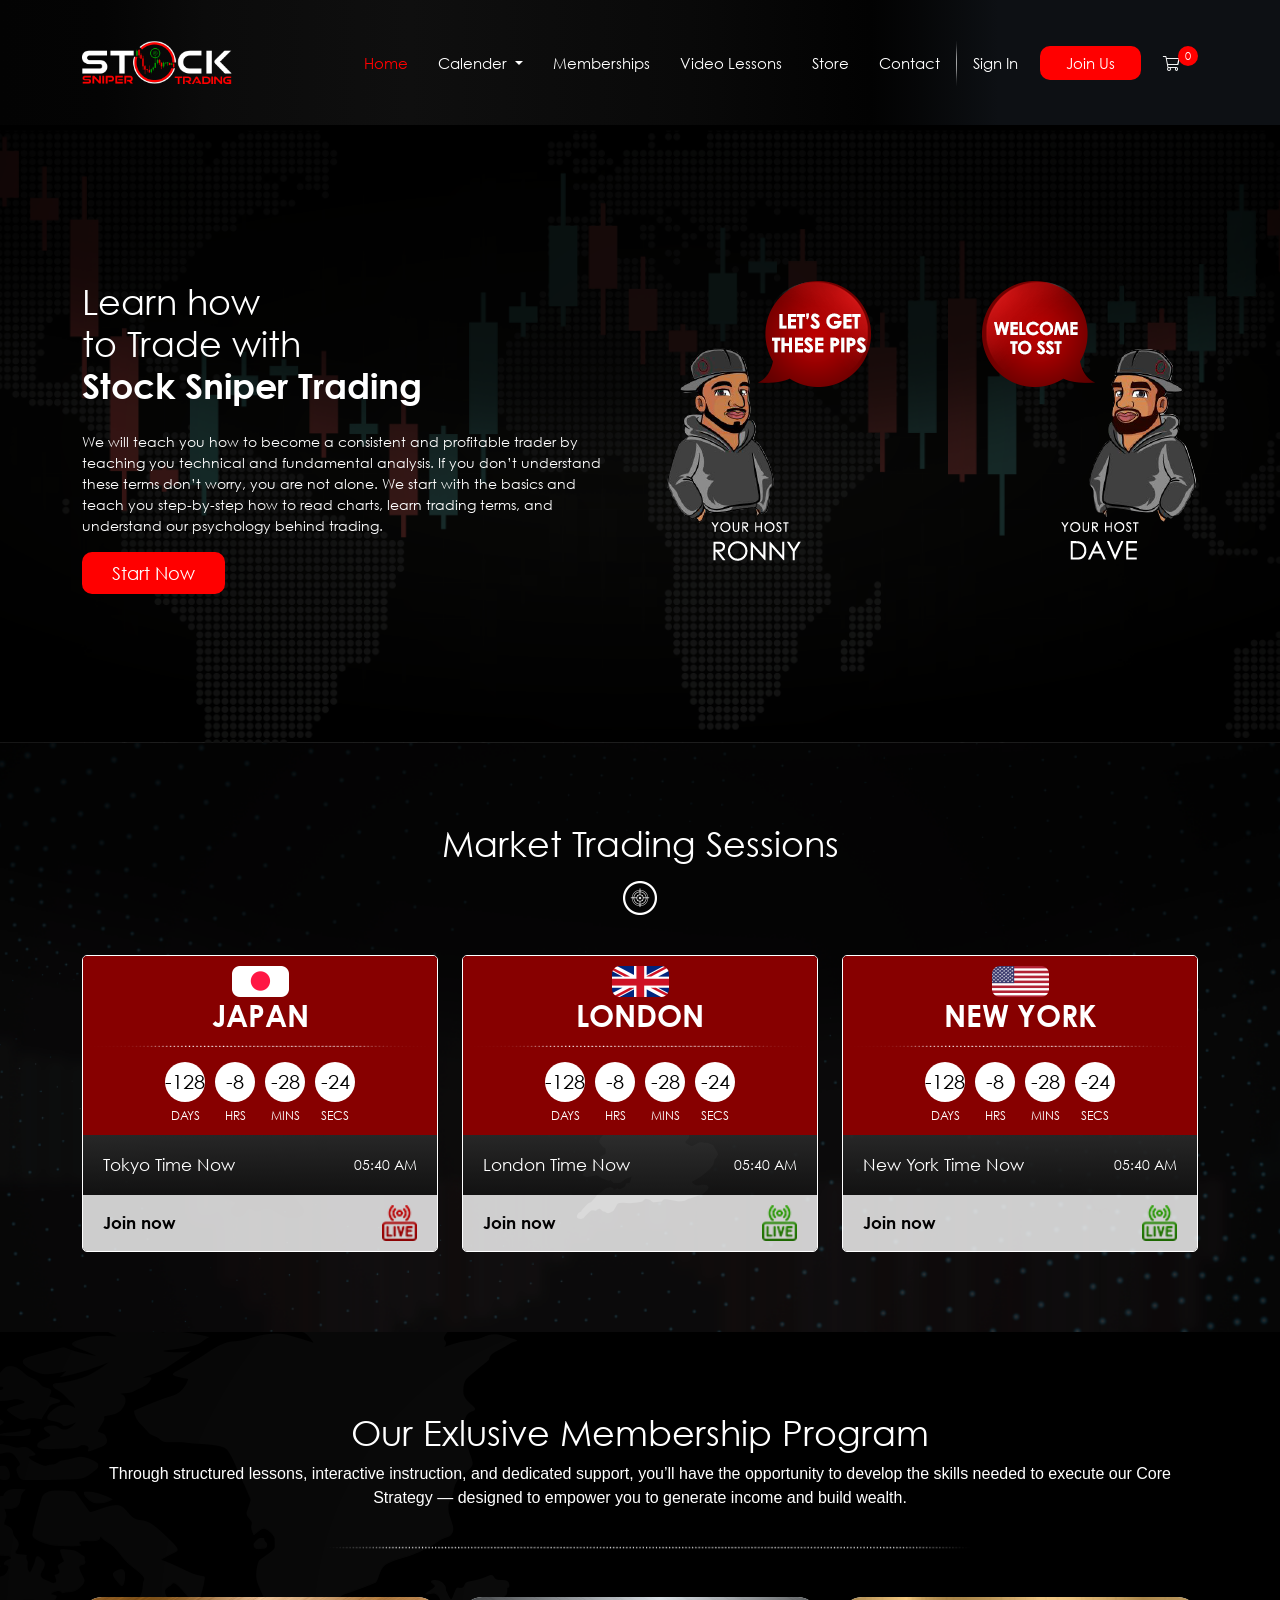
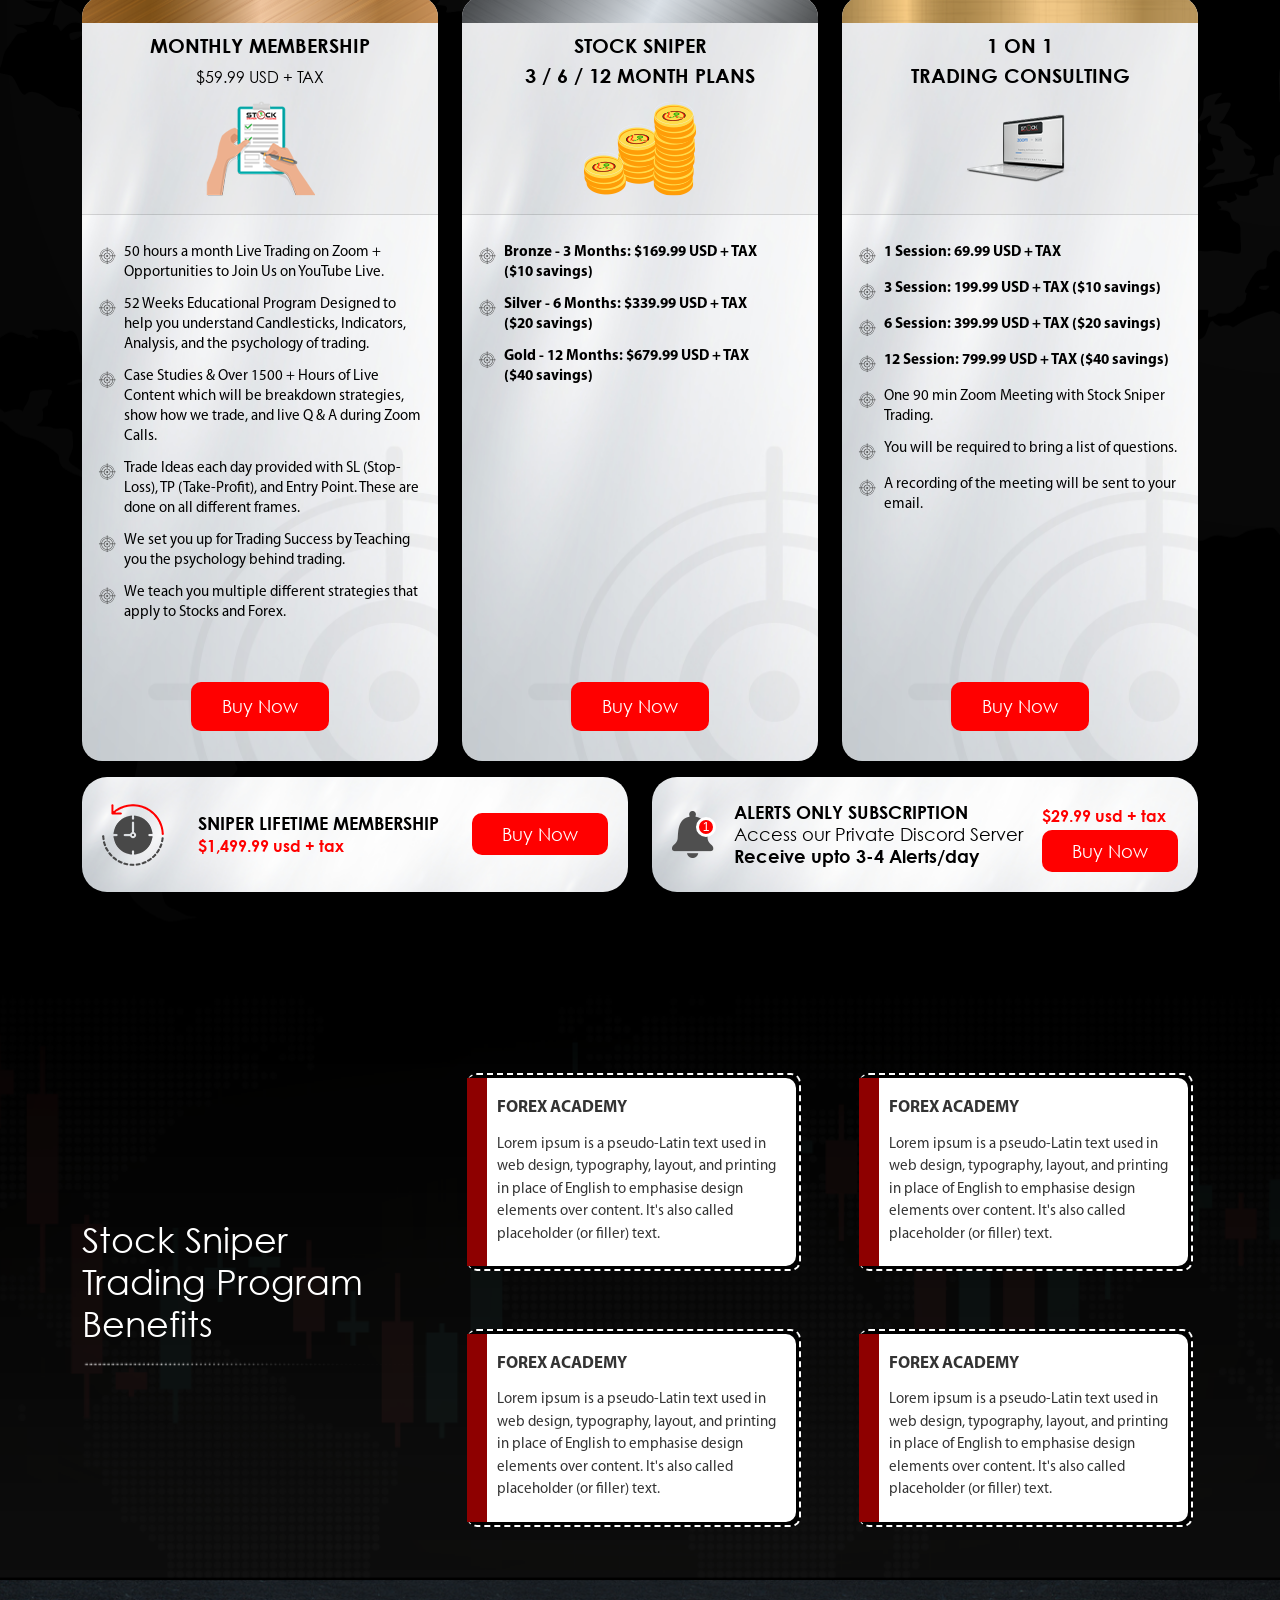
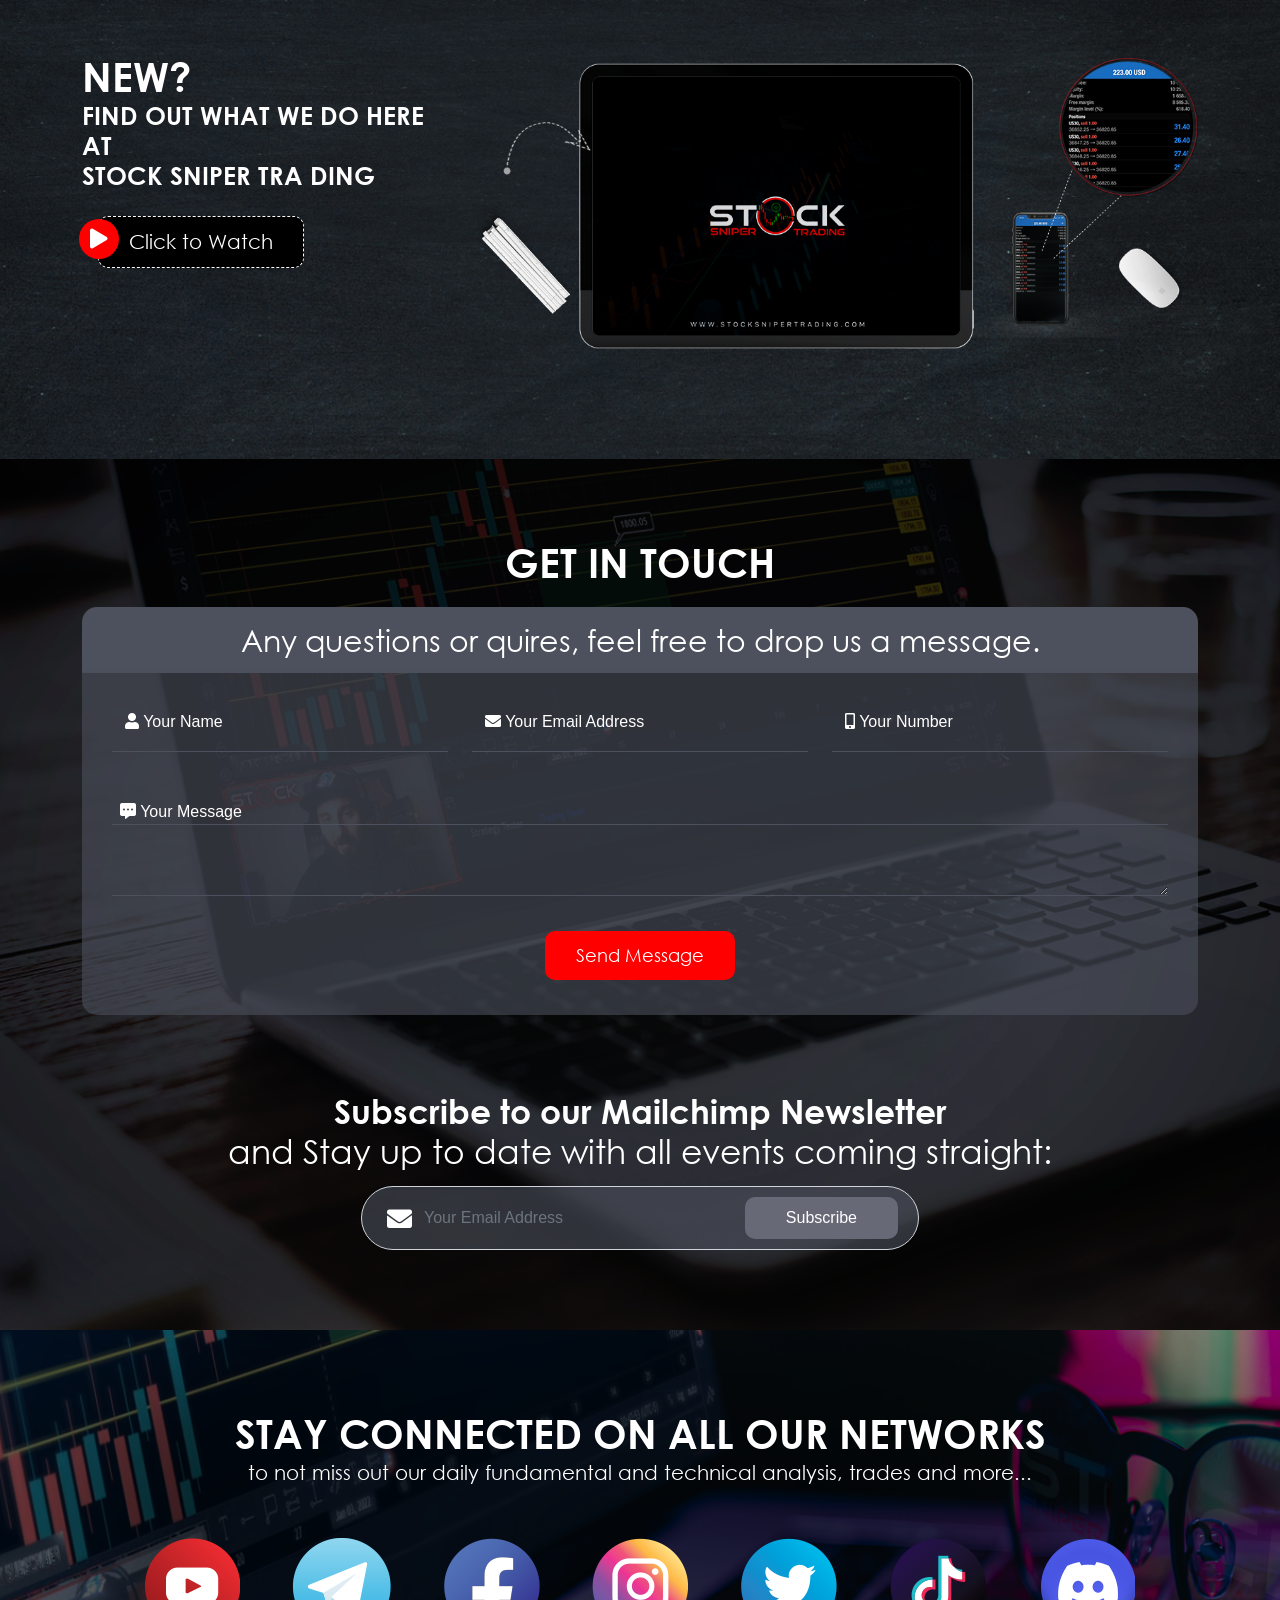
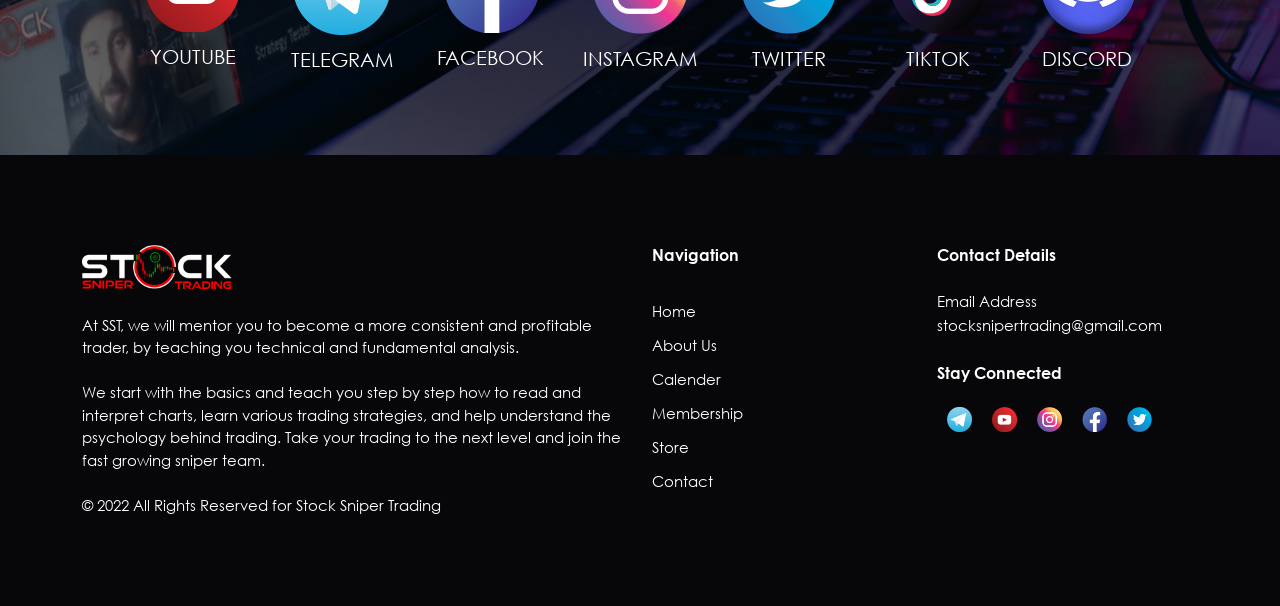
==== commit b3e24223: "revision-one" ====
--- a/index.html
+++ b/index.html
@@ -30,10 +30,10 @@
                 Calender
               </a>
               <ul class="dropdown-menu" aria-labelledby="navbarDropdown">
-                <li><a class="dropdown-item" href="#">Action</a></li>
-                <li><a class="dropdown-item" href="#">Another action</a></li>
-                <li><hr class="dropdown-divider"></li>
-                <li><a class="dropdown-item" href="#">Something else here</a></li>
+                <li><a class="dropdown-item" href="#">1 On 1 Session</a></li>
+                <li><a class="dropdown-item" href="#">Live Sessions</a></li>
+                <li><a class="dropdown-item" href="#">Economic Calender</a></li>
+                <li><a class="dropdown-item" href="#">Earning Reports</a></li>
               </ul>
             </li>
             <li class="nav-item">
--- a/assets/css/style.css
+++ b/assets/css/style.css
@@ -1,1000 +1,2 @@
-/*=== abstracts css start === */
-@font-face {
-  font-family: 'Century Gothic Regular';
-  src: url(../fonts/century-gothic/gothic-regular.TTF);
-}
-
-@font-face {
-  font-family: 'Century Gothic Bold';
-  src: url(../fonts/century-gothic/gothic-bold.ttf);
-}
-
-@font-face {
-  font-family: 'Myriad Pro Regular';
-  src: url(../fonts/myriad-pro/MyriadPro-Regular.ttf);
-}
-
-@font-face {
-  font-family: 'Myriad Pro Bold';
-  src: url(../fonts/myriad-pro/MyriadPro-Bold.ttf);
-}
-
-/*===// end of abstracts css === */
-/*=== base css start === */
-* {
-  margin: 0;
-  padding: 0;
-  outline: none;
-  -webkit-box-sizing: border-box;
-          box-sizing: border-box;
-}
-
-::after, ::before {
-  -webkit-box-sizing: border-box;
-          box-sizing: border-box;
-}
-
-h1, h2, h3, h4, h5, h6, ol, ul, p, address, strong, i {
-  margin-top: 0px;
-  margin-bottom: 0px;
-}
-
-ul, li {
-  list-style: none;
-  padding: 0;
-}
-
-a, a:hover {
-  text-decoration: none;
-}
-
-body {
-  font-family: 'Poppins', sans-serif;
-  background: #000;
-  color: #fff;
-}
-
-.section-heading {
-  font-family: 'Century Gothic Regular';
-  font-size: 35px;
-  color: #fff;
-}
-
-.section-heading span {
-  font-family: 'Century Gothic Bold';
-}
-
-@media (max-width: 768px) {
-  .section-heading {
-    font-size: 30px;
-  }
-}
-
-/*===// end of base css === */
-/*=== components css start === */
-.custom-red-button {
-  background: #ff0000;
-  color: #fff;
-  font-family: 'Century Gothic Regular';
-  font-size: 18px;
-  border-radius: 10px;
-  padding: 10px 30px;
-}
-
-.custom-red-button:hover {
-  color: #fff;
-}
-
-.watch-btn .play-btn {
-  font-family: 'Century Gothic Regular';
-  font-size: 20px;
-  background: #000;
-  color: #fff;
-  padding: 10px 30px;
-  border-radius: 10px;
-  border: 1px dashed #fff;
-  position: relative;
-}
-
-.watch-btn .play-btn .play-sign {
-  position: absolute;
-  top: 2px;
-  left: -20px;
-  height: 40px;
-  width: 40px;
-  background: #ff0000;
-  border-radius: 50%;
-  font-size: 20px;
-  display: -webkit-box;
-  display: -ms-flexbox;
-  display: flex;
-  -webkit-box-align: center;
-      -ms-flex-align: center;
-          align-items: center;
-  -webkit-box-pack: center;
-      -ms-flex-pack: center;
-          justify-content: center;
-}
-
-.btn-subscribe {
-  color: #fff;
-  padding: 8px 40px;
-  border-radius: 10px;
-  background: #676977;
-}
-
-.market-trading-card {
-  overflow: hidden;
-  height: 100%;
-  border-radius: 5px;
-  border: 1px solid #fff;
-}
-
-.market-trading-card .top-section {
-  position: relative;
-  z-index: 999;
-}
-
-.market-trading-card .top-section::after {
-  content: "";
-  position: absolute;
-  top: 0;
-  left: 0;
-  height: 100%;
-  width: 100%;
-  background: #870000;
-  z-index: -1;
-}
-
-.market-trading-card .top-section .country {
-  padding-top: 10px;
-}
-
-.market-trading-card .top-section .country h2 {
-  font-family: 'Century Gothic Bold';
-  font-size: 30px;
-  text-transform: uppercase;
-}
-
-.market-trading-card .top-section .counter {
-  padding-bottom: 5px;
-}
-
-.market-trading-card .top-section .counter .count-item {
-  margin: 5px;
-  display: -ms-grid;
-  display: grid;
-  place-items: center;
-}
-
-.market-trading-card .top-section .counter .count-item .number {
-  background: #fff;
-  color: #000;
-  height: 40px;
-  width: 40px;
-  border-radius: 50%;
-  display: -webkit-box;
-  display: -ms-flexbox;
-  display: flex;
-  -webkit-box-align: center;
-      -ms-flex-align: center;
-          align-items: center;
-  -webkit-box-pack: center;
-      -ms-flex-pack: center;
-          justify-content: center;
-  margin-bottom: 5px;
-}
-
-.market-trading-card .top-section .counter .count-item .number p {
-  font-family: 'Century Gothic Regular';
-  font-size: 20px;
-}
-
-.market-trading-card .top-section .counter .count-item .text p {
-  text-transform: uppercase;
-  font-family: 'Century Gothic Regular';
-  font-size: 12px;
-}
-
-.market-trading-card .bottom-section .local-time {
-  padding: 17px 0;
-  background: #121212;
-  background: -webkit-gradient(linear, left bottom, left top, from(rgba(18, 18, 18, 0.9)), to(rgba(42, 42, 42, 0.9)));
-  background: linear-gradient(0deg, rgba(18, 18, 18, 0.9) 0%, rgba(42, 42, 42, 0.9) 100%);
-}
-
-.market-trading-card .bottom-section .local-time ul {
-  padding: 0 20px;
-}
-
-.market-trading-card .bottom-section .local-time ul .time-zone p {
-  font-family: 'Century Gothic Regular';
-  font-size: 17px;
-}
-
-.market-trading-card .bottom-section .local-time ul .time {
-  font-family: 'Century Gothic Regular';
-  font-size: 14px;
-}
-
-.market-trading-card .bottom-section .join-now {
-  padding: 10px 0;
-  background: #fff;
-  opacity: 0.8;
-}
-
-.market-trading-card .bottom-section .join-now ul {
-  padding: 0 20px;
-}
-
-.market-trading-card .bottom-section .join-now ul .text p {
-  font-family: 'Century Gothic Bold';
-  font-size: 17px;
-  color: #000;
-}
-
-.market-trading-card .bottom-section .join-now ul .icon {
-  width: 35px;
-}
-
-.membership-card {
-  overflow: hidden;
-  border-radius: 20px;
-  background: url(../images/membership/card-bg.png) no-repeat bottom right/cover;
-  height: 100%;
-  position: relative;
-  padding-bottom: 110px;
-}
-
-.membership-card .color-img {
-  vertical-align: top;
-}
-
-.membership-card .card-header .text h3 {
-  font-family: 'Century Gothic Bold';
-  color: #000;
-  font-size: 20px;
-  text-transform: uppercase;
-  line-height: 1.5;
-}
-
-.membership-card .card-header .text h3 span {
-  font-family: 'Century Gothic Regular';
-  font-size: 16px;
-  color: #000;
-}
-
-.membership-card .card-header .image {
-  margin: 10px 0;
-}
-
-.membership-card .card-body {
-  display: -webkit-box;
-  display: -ms-flexbox;
-  display: flex;
-  -webkit-box-orient: vertical;
-  -webkit-box-direction: normal;
-      -ms-flex-direction: column;
-          flex-direction: column;
-  -webkit-box-pack: justify;
-      -ms-flex-pack: justify;
-          justify-content: space-between;
-}
-
-.membership-card .card-body ul li {
-  margin: 12px 0;
-}
-
-.membership-card .card-body ul li .text p {
-  font-family: 'Myriad Pro Regular';
-  color: #000;
-  font-size: 15px;
-  line-height: 20px;
-}
-
-.membership-card .card-body ul li .text p.m-bold {
-  font-family: 'Myriad Pro Bold';
-  color: #000;
-  font-size: 15px;
-}
-
-.membership-card .card-body .button {
-  text-align: center;
-  -ms-grid-column-align: end;
-      justify-self: end;
-  position: absolute;
-  bottom: 30px;
-  left: 50%;
-  -webkit-transform: translateX(-50%);
-          transform: translateX(-50%);
-}
-
-.membership-bottom-card {
-  overflow: hidden;
-  padding: 25px 20px;
-  height: 100%;
-  border-radius: 25px;
-  display: -webkit-box;
-  display: -ms-flexbox;
-  display: flex;
-  -webkit-box-orient: horizontal;
-  -webkit-box-direction: normal;
-      -ms-flex-direction: row;
-          flex-direction: row;
-  -webkit-box-align: center;
-      -ms-flex-align: center;
-          align-items: center;
-  -webkit-box-pack: justify;
-      -ms-flex-pack: justify;
-          justify-content: space-between;
-  background: url(../images/membership/bottom-card-bg.png) no-repeat top left/cover;
-}
-
-@media (max-width: 1199px) {
-  .membership-bottom-card {
-    -webkit-box-orient: vertical;
-    -webkit-box-direction: normal;
-        -ms-flex-direction: column;
-            flex-direction: column;
-  }
-}
-
-.membership-bottom-card .icon {
-  position: relative;
-}
-
-.membership-bottom-card .icon .bell-notification {
-  position: absolute;
-  top: 12%;
-  right: -2px;
-  background: #ff0000;
-  height: 20px;
-  width: 20px;
-  padding: 5px;
-  border-radius: 50%;
-  border: 3px solid #fff;
-  display: -webkit-box;
-  display: -ms-flexbox;
-  display: flex;
-  -webkit-box-align: center;
-      -ms-flex-align: center;
-          align-items: center;
-  -webkit-box-pack: center;
-      -ms-flex-pack: center;
-          justify-content: center;
-}
-
-.membership-bottom-card .text h3 {
-  font-family: 'Century Gothic Bold';
-  color: #000;
-  font-size: 18px;
-}
-
-.membership-bottom-card .text h3 span {
-  font-family: 'Century Gothic Bold';
-  color: #ff0000;
-  font-size: 16px;
-}
-
-.membership-bottom-card .text h3 span.light {
-  font-family: 'Century Gothic Regular';
-  color: #000;
-  font-size: 18px;
-}
-
-.membership-bottom-card .button-2 p {
-  font-family: 'Century Gothic Bold';
-  color: #ff0000;
-  font-size: 16px;
-  margin-bottom: 10px;
-}
-
-.trade-info-card {
-  background: #000;
-  padding: 3px 3px 3px 0px;
-  margin: 5px;
-  border-radius: 10px;
-  border-top: 2px dashed #fff;
-  border-right: 2px dashed #fff;
-  border-bottom: 2px dashed #fff;
-}
-
-.trade-info-card .content {
-  background: #fff;
-  border-top-right-radius: 10px;
-  border-bottom-right-radius: 10px;
-  padding: 20px 20px 20px 10px;
-  border-left: 20px solid #8e0000;
-}
-
-.trade-info-card .content h4 {
-  font-family: 'Myriad Pro Bold';
-  text-transform: uppercase;
-  color: #333333;
-  font-size: 17px;
-  padding-bottom: 15px;
-}
-
-.trade-info-card .content p {
-  font-family: 'Myriad Pro Regular';
-  font-size: 15px;
-  color: #333333;
-}
-
-.message-form {
-  margin: 20px 0;
-  border-radius: 15px;
-  overflow: hidden;
-}
-
-.message-form .form-header {
-  background: #4c515d;
-  padding: 15px 0;
-}
-
-.message-form .form-header h3 {
-  font-family: 'Century Gothic Regular';
-  font-size: 30px;
-  color: #fff;
-}
-
-.message-form .form-body {
-  padding: 0 30px;
-  background: rgba(76, 81, 93, 0.6);
-  margin-top: 20px;
-  border-bottom-right-radius: 15px;
-  border-bottom-left-radius: 15px;
-}
-
-.message-form .form-body .input-item {
-  display: -webkit-box;
-  display: -ms-flexbox;
-  display: flex;
-  -webkit-box-align: center;
-      -ms-flex-align: center;
-          align-items: center;
-  border-bottom: 1px solid #4c515d;
-}
-
-.message-form .form-body .input-item .input-box {
-  background: transparent;
-  border: none;
-  color: #fff;
-}
-
-.message-form .form-body .input-item .input-box:focus {
-  background: rgba(0, 0, 0, 0.3);
-}
-
-.message-form .form-body .custom-red-button {
-  margin: 35px 0;
-}
-
-.newsletter-form .form-header {
-  text-align: center;
-}
-
-.newsletter-form .form-header h2 {
-  font-family: 'Century Gothic Bold';
-  font-size: 33px;
-  color: #fff;
-}
-
-@media (max-width: 767px) {
-  .newsletter-form .form-header h2 {
-    font-size: 30px;
-  }
-}
-
-.newsletter-form .form-header h2 span {
-  font-family: 'Century Gothic Regular';
-  font-size: 33px;
-  color: #fff;
-}
-
-.newsletter-form .form-body {
-  position: relative;
-  display: -webkit-box;
-  display: -ms-flexbox;
-  display: flex;
-  -webkit-box-align: center;
-      -ms-flex-align: center;
-          align-items: center;
-  padding: 10px 0;
-  border-radius: 40px;
-  background: rgba(76, 81, 93, 0.6);
-  width: 50%;
-}
-
-@media screen and (max-width: 991px) {
-  .newsletter-form .form-body {
-    width: 100%;
-  }
-}
-
-.newsletter-form .form-body .fa-envelope {
-  margin-left: 25px;
-  color: #fff;
-  font-size: 25px;
-}
-
-.newsletter-form .form-body .input {
-  background: transparent;
-  border: none;
-  color: #fff;
-}
-
-.newsletter-form .form-body .btn {
-  margin-right: 20px;
-}
-
-@media screen and (max-width: 450px) {
-  .newsletter-form .form-body .btn {
-    padding: 10px;
-  }
-}
-
-.banner {
-  padding: 140px 0px;
-  background: url(../images/banner/banner-bg.png) no-repeat center center/cover;
-}
-
-@media screen and (max-width: 767px) {
-  .banner {
-    padding: 0;
-  }
-}
-
-.banner .text p {
-  font-family: 'Century Gothic Regular';
-  font-size: 14px;
-  color: #fff;
-}
-
-.market-trading-session {
-  background: url(../images/market-trading/bg-1.png) no-repeat top center/cover;
-  padding: 80px 0;
-}
-
-@media (max-width: 767px) {
-  .market-trading-session {
-    padding: 50px 0;
-  }
-}
-
-.market-trading-session .market-trading-card.japan {
-  background: url(../images/market-trading/map-tokyo.png) no-repeat center center, url(../images/market-trading/bg-corner-icon.png) no-repeat top right;
-}
-
-.market-trading-session .market-trading-card.london {
-  background: url(../images/market-trading/map-london.png) no-repeat center center, url(../images/market-trading/bg-corner-icon.png) no-repeat top right;
-}
-
-.market-trading-session .market-trading-card.new-york {
-  background: url(../images/market-trading/map-new-york.png) no-repeat center center, url(../images/market-trading/bg-corner-icon.png) no-repeat top right;
-}
-
-.membership-program {
-  background: url(../images/membership/full-member-bg.png);
-  padding: 80px 0;
-}
-
-@media (max-width: 767px) {
-  .membership-program {
-    padding: 50px 0;
-  }
-}
-
-.trading-program .top-section {
-  background: url(../images/trading-program/bg.png) no-repeat top center/cover;
-  padding-top: 80px;
-}
-
-@media (max-width: 767px) {
-  .trading-program .top-section {
-    padding-top: 50px;
-  }
-}
-
-.trading-program .bottom-section {
-  background: url(../images/trading-program/btg.png) no-repeat top center/cover;
-  padding-bottom: 80px;
-}
-
-@media (max-width: 767px) {
-  .trading-program .bottom-section {
-    padding-bottom: 50px;
-  }
-}
-
-.trading-program .bottom-section .section-header {
-  text-align: left;
-}
-
-.trading-program .bottom-section .section-header h2 {
-  margin: 25px 0;
-  font-family: 'Century Gothic Bold';
-  color: #fff;
-  font-size: 25px;
-  text-transform: uppercase;
-}
-
-.trading-program .bottom-section .section-header h2 span {
-  color: #fff;
-  font-size: 40px;
-}
-
-.trading-program .bottom-section .image {
-  position: relative;
-  padding: 30px 0;
-}
-
-@media (max-width: 991px) {
-  .trading-program .bottom-section .image {
-    padding: 50px 0;
-  }
-}
-
-@media (max-width: 767px) {
-  .trading-program .bottom-section .image {
-    padding: 65px 0;
-  }
-}
-
-.trading-program .bottom-section .image .modal .modal-content {
-  border-radius: 1rem;
-}
-
-.trading-program .bottom-section .image .modal .modal-body {
-  padding-top: 0;
-}
-
-.trading-program .bottom-section .image .modal .button {
-  position: relative;
-  z-index: 999;
-}
-
-.contact {
-  background: url(../images/contact/background-contact.png) no-repeat top center/cover;
-  padding: 80px 0;
-}
-
-@media (max-width: 767px) {
-  .contact {
-    padding: 50px 0;
-  }
-}
-
-.contact .section-header h2 {
-  font-family: 'Century Gothic Bold';
-  font-size: 40px;
-  text-transform: uppercase;
-}
-
-.social-networks {
-  background: url(../images/social-links/bg.png) no-repeat top center/cover;
-  padding: 80px 0;
-}
-
-@media (max-width: 767px) {
-  .social-networks {
-    padding: 50px 0;
-  }
-}
-
-.social-networks .section-header h2 {
-  font-family: 'Century Gothic Bold';
-  font-size: 40px;
-  color: #fff;
-  text-transform: uppercase;
-}
-
-@media (max-width: 767px) {
-  .social-networks .section-header h2 {
-    font-size: 30px;
-  }
-}
-
-.social-networks .section-header span {
-  font-family: 'Century Gothic Regular';
-  font-size: 20px;
-  color: #fff;
-}
-
-.social-networks .section-content {
-  margin-top: 50px;
-}
-
-.social-networks .section-content .social-net-link {
-  display: -webkit-box;
-  display: -ms-flexbox;
-  display: flex;
-  -webkit-box-orient: vertical;
-  -webkit-box-direction: normal;
-      -ms-flex-direction: column;
-          flex-direction: column;
-  -webkit-box-align: center;
-      -ms-flex-align: center;
-          align-items: center;
-  -webkit-box-pack: center;
-      -ms-flex-pack: center;
-          justify-content: center;
-}
-
-.social-networks .section-content .social-net-link .icon img {
-  min-width: 90px;
-}
-
-.social-networks .section-content .social-net-link .text {
-  padding-top: 10px;
-}
-
-.social-networks .section-content .social-net-link .text p {
-  text-transform: uppercase;
-  font-family: 'Century Gothic Regular';
-  font-size: 20px;
-  color: #fff;
-}
-
-@media (max-width: 767px) {
-  .social-networks .section-content .social-net-link .text p {
-    font-size: 15px;
-  }
-}
-
-.dashboard {
-  min-height: 100vh;
-  background: url(../images/dashboard/dashboard-bg.png) no-repeat center center/cover;
-}
-
-.dashboard .main-content {
-  min-height: 100vh;
-  display: -webkit-box;
-  display: -ms-flexbox;
-  display: flex;
-  -webkit-box-align: center;
-      -ms-flex-align: center;
-          align-items: center;
-}
-
-@media (max-width: 1199px) {
-  .dashboard .main-content {
-    display: block;
-    padding-top: 60px;
-  }
-}
-
-.dashboard .main-content .section-header h1 {
-  font-family: 'Century Gothic Bold';
-  font-size: 40px;
-  text-transform: uppercase;
-}
-
-.dashboard .main-content .section-header span {
-  font-family: 'Century Gothic Regular';
-  font-size: 25px;
-  text-transform: uppercase;
-}
-
-.dashboard .main-content .section-body .dashboard-side-nav {
-  background: #1d1d1f;
-  width: 100%;
-  max-width: 300px;
-  margin-top: 5px;
-}
-
-.dashboard .main-content .section-body .dashboard-side-nav ul {
-  border-bottom: 4px solid #af0e0e;
-}
-
-.dashboard .main-content .section-body .dashboard-side-nav ul li .dashboard-item {
-  color: #fff;
-  padding: 7px 10px;
-  display: -webkit-box;
-  display: -ms-flexbox;
-  display: flex;
-  -webkit-box-align: center;
-      -ms-flex-align: center;
-          align-items: center;
-  border-bottom: 1px solid #262628;
-}
-
-.dashboard .main-content .section-body .dashboard-side-nav ul li .dashboard-item i {
-  font-size: 20px;
-  padding: 10px;
-}
-
-.dashboard .main-content .section-body .dashboard-side-nav ul li .dashboard-item p {
-  padding-left: 10px;
-  font-family: 'Century Gothic Regular';
-  font-size: 15px;
-}
-
-.dashboard .main-content .section-body .dashboard-side-nav ul li:hover {
-  background: #000;
-}
-
-.dashboard .main-content .section-body .text {
-  font-family: 'Century Gothic Regular';
-  font-size: 15px;
-  color: #fff;
-}
-
-.dashboard .main-content .section-body .text span {
-  font-family: 'Century Gothic Bold';
-  font-size: 15px;
-}
-
-@media (max-width: 1199px) {
-  .dashboard .main-content .section-body .hidden {
-    height: 42px;
-    overflow: hidden;
-    -webkit-transition: all 0.2s linear;
-    transition: all 0.2s linear;
-  }
-}
-
-/*===// end of components css === */
-/*=== layouts css start === */
-.navbar {
-  padding: 25px 0;
-  background: #000;
-  background: -webkit-gradient(linear, left top, right top, from(#030303), color-stop(8%, #040404), color-stop(16%, #0b0b0b), color-stop(32%, #0f0f0f), color-stop(54%, #090909), color-stop(68%, #020202), color-stop(72%, #060708), color-stop(78%, #0d1014));
-  background: linear-gradient(90deg, #030303 0%, #040404 8%, #0b0b0b 16%, #0f0f0f 32%, #090909 54%, #020202 68%, #060708 72%, #0d1014 78%);
-}
-
-@media screen and (max-width: 767px) {
-  .navbar {
-    padding: 10px 0px;
-  }
-}
-
-.navbar .navbar-brand .brand-logo {
-  max-width: 150px;
-}
-
-.navbar .navbar-toggler {
-  background: #fff;
-}
-
-.navbar .navbar-collapse .navbar-nav .nav-item .nav-link {
-  color: #fff;
-  font-family: 'Century Gothic Regular';
-  font-size: 15px;
-  line-height: 20px;
-  margin: 0 7px;
-}
-
-.navbar .navbar-collapse .navbar-nav .nav-item .nav-link.active {
-  color: #ff0000;
-}
-
-.navbar .navbar-collapse .navbar-nav .nav-item .nav-link.custom-red-button {
-  padding: 6px 25px;
-}
-
-@media (max-width: 1199px) {
-  .navbar .navbar-collapse .navbar-nav .nav-item .nav-link.custom-red-button {
-    max-width: 110px;
-  }
-}
-
-.navbar .navbar-collapse .navbar-nav .nav-item .nav-link.cart-btn {
-  margin-bottom: -20px;
-}
-
-.navbar .navbar-collapse .navbar-nav .nav-item .nav-link.cart-btn sup {
-  width: 20px;
-  height: 20px;
-  border-radius: 50%;
-  background: red;
-  color: #fff;
-  display: -ms-grid;
-  display: grid;
-  top: -27px;
-  right: -15px;
-  place-items: center;
-}
-
-@media (max-width: 1199px) {
-  .navbar .navbar-collapse .navbar-nav .nav-item.image {
-    display: none;
-  }
-}
-
-.footer {
-  padding: 90px 0;
-  background: #070709;
-}
-
-.footer .logo {
-  max-width: 150px;
-  padding-bottom: 25px;
-}
-
-.footer .text {
-  font-family: 'Century Gothic Regular';
-  font-size: 15px;
-  color: #fff;
-}
-
-.footer .navigation-links h4 {
-  font-family: 'Century Gothic Bold';
-  font-size: 16px;
-  color: #fff;
-  padding-bottom: 25px;
-}
-
-.footer .navigation-links ul li {
-  margin: 10px 0;
-}
-
-.footer .navigation-links ul li a {
-  color: #fff;
-  font-family: 'Century Gothic Regular';
-  font-size: 15px;
-}
-
-.footer .navigation-links ul li a:hover {
-  color: #ff0000;
-}
-
-.footer .contact-info h4 {
-  font-family: 'Century Gothic Bold';
-  font-size: 16px;
-  color: #fff;
-  padding-bottom: 25px;
-}
-
-.footer .contact-info span {
-  font-family: 'Century Gothic Regular';
-  font-size: 15px;
-  color: #fff;
-}
-
-.footer .contact-info a {
-  font-family: 'Century Gothic Regular';
-  font-size: 15px;
-  color: #fff;
-  word-break: break-word;
-}
-
-.footer .social-link {
-  padding-top: 25px;
-}
-
-.footer .social-link h4 {
-  font-family: 'Century Gothic Bold';
-  font-size: 16px;
-  color: #fff;
-  padding-bottom: 25px;
-}
-
-.footer .social-link .icons ul {
-  display: -webkit-box;
-  display: -ms-flexbox;
-  display: flex;
-}
-
-.footer .social-link .icons ul li {
-  margin: 0 10px;
-}
-
-@media (max-width: 450px) {
-  .footer .social-link .icons ul li {
-    margin: 0 5px;
-  }
-}
-
-.footer .social-link .icons ul li img {
-  max-width: 25px;
-}
-
-@media (max-width: 450px) {
-  .footer .social-link .icons ul li img {
-    max-width: 20px;
-  }
-}
-
-/*===// end of layouts css === */
+@font-face{font-family:'Century Gothic Regular';src:url(../fonts/century-gothic/gothic-regular.TTF)}@font-face{font-family:'Century Gothic Bold';src:url(../fonts/century-gothic/gothic-bold.ttf)}@font-face{font-family:'Myriad Pro Regular';src:url(../fonts/myriad-pro/MyriadPro-Regular.ttf)}@font-face{font-family:'Myriad Pro Bold';src:url(../fonts/myriad-pro/MyriadPro-Bold.ttf)}*{margin:0;padding:0;outline:none;-webkit-box-sizing:border-box;box-sizing:border-box}::after,::before{-webkit-box-sizing:border-box;box-sizing:border-box}h1,h2,h3,h4,h5,h6,ol,ul,p,address,strong,i{margin-top:0px;margin-bottom:0px}ul,li{list-style:none;padding:0}a,a:hover{text-decoration:none}body{font-family:'Poppins', sans-serif;background:#000;color:#fff}.section-heading{font-family:'Century Gothic Regular';font-size:35px;color:#fff}.section-heading span{font-family:'Century Gothic Bold'}@media (max-width: 768px){.section-heading{font-size:30px}}.custom-red-button{background:red;color:#fff;font-family:'Century Gothic Regular';font-size:18px;border-radius:10px;padding:10px 30px}.custom-red-button:hover{color:#fff}.watch-btn .play-btn{font-family:'Century Gothic Regular';font-size:20px;background:#000;color:#fff;padding:10px 30px;border-radius:10px;border:1px dashed #fff;position:relative}.watch-btn .play-btn .play-sign{position:absolute;top:2px;left:-20px;height:40px;width:40px;background:red;border-radius:50%;font-size:20px;display:-webkit-box;display:-ms-flexbox;display:flex;-webkit-box-align:center;-ms-flex-align:center;align-items:center;-webkit-box-pack:center;-ms-flex-pack:center;justify-content:center}.btn-subscribe{color:#fff;padding:8px 40px;border-radius:10px;background:#676977}.market-trading-card{overflow:hidden;height:100%;border-radius:5px;border:1px solid #fff}.market-trading-card .top-section{position:relative;z-index:999}.market-trading-card .top-section::after{content:"";position:absolute;top:0;left:0;height:100%;width:100%;background:#870000;z-index:-1}.market-trading-card .top-section .country{padding-top:10px}.market-trading-card .top-section .country h2{font-family:'Century Gothic Bold';font-size:30px;text-transform:uppercase}.market-trading-card .top-section .counter{padding-bottom:5px}.market-trading-card .top-section .counter .count-item{margin:5px;display:-ms-grid;display:grid;place-items:center}.market-trading-card .top-section .counter .count-item .number{background:#fff;color:#000;height:40px;width:40px;border-radius:50%;display:-webkit-box;display:-ms-flexbox;display:flex;-webkit-box-align:center;-ms-flex-align:center;align-items:center;-webkit-box-pack:center;-ms-flex-pack:center;justify-content:center;margin-bottom:5px}.market-trading-card .top-section .counter .count-item .number p{font-family:'Century Gothic Regular';font-size:20px}.market-trading-card .top-section .counter .count-item .text p{text-transform:uppercase;font-family:'Century Gothic Regular';font-size:12px}.market-trading-card .bottom-section .local-time{padding:17px 0;background:#121212;background:-webkit-gradient(linear, left bottom, left top, from(rgba(18,18,18,0.9)), to(rgba(42,42,42,0.9)));background:linear-gradient(0deg, rgba(18,18,18,0.9) 0%, rgba(42,42,42,0.9) 100%)}.market-trading-card .bottom-section .local-time ul{padding:0 20px}.market-trading-card .bottom-section .local-time ul .time-zone p{font-family:'Century Gothic Regular';font-size:17px}.market-trading-card .bottom-section .local-time ul .time{font-family:'Century Gothic Regular';font-size:14px}.market-trading-card .bottom-section .join-now{padding:10px 0;background:#fff;opacity:0.8}.market-trading-card .bottom-section .join-now ul{padding:0 20px}.market-trading-card .bottom-section .join-now ul .text p{font-family:'Century Gothic Bold';font-size:17px;color:#000}.market-trading-card .bottom-section .join-now ul .icon{width:35px}.membership-card{overflow:hidden;border-radius:20px;background:url(../images/membership/card-bg.png) no-repeat bottom right/cover;height:100%;position:relative;padding-bottom:110px}.membership-card .color-img{vertical-align:top}.membership-card .card-header .text h3{font-family:'Century Gothic Bold';color:#000;font-size:20px;text-transform:uppercase;line-height:1.5}.membership-card .card-header .text h3 span{font-family:'Century Gothic Regular';font-size:16px;color:#000}.membership-card .card-header .image{margin:10px 0}.membership-card .card-body{display:-webkit-box;display:-ms-flexbox;display:flex;-webkit-box-orient:vertical;-webkit-box-direction:normal;-ms-flex-direction:column;flex-direction:column;-webkit-box-pack:justify;-ms-flex-pack:justify;justify-content:space-between}.membership-card .card-body ul li{margin:12px 0}.membership-card .card-body ul li .text p{font-family:'Myriad Pro Regular';color:#000;font-size:15px;line-height:20px}.membership-card .card-body ul li .text p.m-bold{font-family:'Myriad Pro Bold';color:#000;font-size:15px}.membership-card .card-body .button{text-align:center;-ms-grid-column-align:end;justify-self:end;position:absolute;bottom:30px;left:50%;-webkit-transform:translateX(-50%);transform:translateX(-50%)}.membership-bottom-card{overflow:hidden;padding:25px 20px;height:100%;border-radius:25px;display:-webkit-box;display:-ms-flexbox;display:flex;-webkit-box-orient:horizontal;-webkit-box-direction:normal;-ms-flex-direction:row;flex-direction:row;-webkit-box-align:center;-ms-flex-align:center;align-items:center;-webkit-box-pack:justify;-ms-flex-pack:justify;justify-content:space-between;background:url(../images/membership/bottom-card-bg.png) no-repeat top left/cover}@media (max-width: 1199px){.membership-bottom-card{-webkit-box-orient:vertical;-webkit-box-direction:normal;-ms-flex-direction:column;flex-direction:column}}.membership-bottom-card .icon{position:relative}.membership-bottom-card .icon .bell-notification{position:absolute;top:12%;right:-2px;background:red;height:20px;width:20px;padding:5px;border-radius:50%;border:3px solid #fff;display:-webkit-box;display:-ms-flexbox;display:flex;-webkit-box-align:center;-ms-flex-align:center;align-items:center;-webkit-box-pack:center;-ms-flex-pack:center;justify-content:center}.membership-bottom-card .text h3{font-family:'Century Gothic Bold';color:#000;font-size:18px}.membership-bottom-card .text h3 span{font-family:'Century Gothic Bold';color:red;font-size:16px}.membership-bottom-card .text h3 span.light{font-family:'Century Gothic Regular';color:#000;font-size:18px}.membership-bottom-card .button-2 p{font-family:'Century Gothic Bold';color:red;font-size:16px;margin-bottom:10px}.trade-info-card{background:#000;padding:3px 3px 3px 0px;margin:5px;border-radius:10px;border-top:2px dashed #fff;border-right:2px dashed #fff;border-bottom:2px dashed #fff}.trade-info-card .content{background:#fff;border-top-right-radius:10px;border-bottom-right-radius:10px;padding:20px 20px 20px 10px;border-left:20px solid #8e0000}.trade-info-card .content h4{font-family:'Myriad Pro Bold';text-transform:uppercase;color:#333;font-size:17px;padding-bottom:15px}.trade-info-card .content p{font-family:'Myriad Pro Regular';font-size:15px;color:#333}.message-form{margin:20px 0;border-radius:15px;overflow:hidden}.message-form .form-header{background:#4c515d;padding:15px 0}.message-form .form-header h3{font-family:'Century Gothic Regular';font-size:30px;color:#fff}.message-form .form-body{padding:0 30px;background:rgba(76,81,93,0.6);margin-top:20px;border-bottom-right-radius:15px;border-bottom-left-radius:15px}.message-form .form-body .input-item{display:-webkit-box;display:-ms-flexbox;display:flex;-webkit-box-align:center;-ms-flex-align:center;align-items:center;border-bottom:1px solid #4c515d}.message-form .form-body .input-item .input-box{background:transparent;border:none;color:#fff}.message-form .form-body .input-item .input-box:focus{background:rgba(0,0,0,0.3)}.message-form .form-body .custom-red-button{margin:35px 0}.newsletter-form .form-header{text-align:center}.newsletter-form .form-header h2{font-family:'Century Gothic Bold';font-size:33px;color:#fff}@media (max-width: 767px){.newsletter-form .form-header h2{font-size:30px}}.newsletter-form .form-header h2 span{font-family:'Century Gothic Regular';font-size:33px;color:#fff}.newsletter-form .form-body{position:relative;display:-webkit-box;display:-ms-flexbox;display:flex;-webkit-box-align:center;-ms-flex-align:center;align-items:center;padding:10px 0;border-radius:40px;background:rgba(76,81,93,0.6);width:50%}@media screen and (max-width: 991px){.newsletter-form .form-body{width:100%}}.newsletter-form .form-body .fa-envelope{margin-left:25px;color:#fff;font-size:25px}.newsletter-form .form-body .input{background:transparent;border:none;color:#fff}.newsletter-form .form-body .btn{margin-right:20px}@media screen and (max-width: 450px){.newsletter-form .form-body .btn{padding:10px}}.banner{padding:140px 0px;background:url(../images/banner/banner-bg.png) no-repeat center center/cover}@media screen and (max-width: 767px){.banner{padding:0}}.banner .text p{font-family:'Century Gothic Regular';font-size:14px;color:#fff}.market-trading-session{background:url(../images/market-trading/bg-1.png) no-repeat top center/cover;padding:80px 0}@media (max-width: 767px){.market-trading-session{padding:50px 0}}.market-trading-session .market-trading-card.japan{background:url(../images/market-trading/map-tokyo.png) no-repeat center center,url(../images/market-trading/bg-corner-icon.png) no-repeat top right}.market-trading-session .market-trading-card.london{background:url(../images/market-trading/map-london.png) no-repeat center center,url(../images/market-trading/bg-corner-icon.png) no-repeat top right}.market-trading-session .market-trading-card.new-york{background:url(../images/market-trading/map-new-york.png) no-repeat center center,url(../images/market-trading/bg-corner-icon.png) no-repeat top right}.membership-program{background:url(../images/membership/full-member-bg.png);padding:80px 0}@media (max-width: 767px){.membership-program{padding:50px 0}}.trading-program .top-section{background:url(../images/trading-program/bg.png) no-repeat top center/cover;padding-top:80px}@media (max-width: 767px){.trading-program .top-section{padding-top:50px}}.trading-program .bottom-section{background:url(../images/trading-program/btg.png) no-repeat top center/cover;padding-bottom:80px}@media (max-width: 767px){.trading-program .bottom-section{padding-bottom:50px}}.trading-program .bottom-section .section-header{text-align:left}.trading-program .bottom-section .section-header h2{margin:25px 0;font-family:'Century Gothic Bold';color:#fff;font-size:25px;text-transform:uppercase}.trading-program .bottom-section .section-header h2 span{color:#fff;font-size:40px}.trading-program .bottom-section .image{position:relative;padding:30px 0}@media (max-width: 991px){.trading-program .bottom-section .image{padding:50px 0}}@media (max-width: 767px){.trading-program .bottom-section .image{padding:65px 0}}.trading-program .bottom-section .image .modal .modal-content{border-radius:1rem}.trading-program .bottom-section .image .modal .modal-body{padding-top:0}.trading-program .bottom-section .image .modal .button{position:relative;z-index:999}.contact{background:url(../images/contact/background-contact.png) no-repeat top center/cover;padding:80px 0}@media (max-width: 767px){.contact{padding:50px 0}}.contact .section-header h2{font-family:'Century Gothic Bold';font-size:40px;text-transform:uppercase}.social-networks{background:url(../images/social-links/bg.png) no-repeat top center/cover;padding:80px 0}@media (max-width: 767px){.social-networks{padding:50px 0}}.social-networks .section-header h2{font-family:'Century Gothic Bold';font-size:40px;color:#fff;text-transform:uppercase}@media (max-width: 767px){.social-networks .section-header h2{font-size:30px}}.social-networks .section-header span{font-family:'Century Gothic Regular';font-size:20px;color:#fff}.social-networks .section-content{margin-top:50px}.social-networks .section-content .social-net-link{display:-webkit-box;display:-ms-flexbox;display:flex;-webkit-box-orient:vertical;-webkit-box-direction:normal;-ms-flex-direction:column;flex-direction:column;-webkit-box-align:center;-ms-flex-align:center;align-items:center;-webkit-box-pack:center;-ms-flex-pack:center;justify-content:center}.social-networks .section-content .social-net-link .icon img{min-width:90px}.social-networks .section-content .social-net-link .text{padding-top:10px}.social-networks .section-content .social-net-link .text p{text-transform:uppercase;font-family:'Century Gothic Regular';font-size:20px;color:#fff}@media (max-width: 767px){.social-networks .section-content .social-net-link .text p{font-size:15px}}.dashboard{background:url(../images/dashboard/dashboard-bg.png) no-repeat center center/cover;padding:80px 0}@media (max-width: 767px){.dashboard{padding-top:50px 0}}.dashboard .main-content .section-header h1{font-family:'Century Gothic Bold';font-size:40px;text-transform:uppercase}.dashboard .main-content .section-header span{font-family:'Century Gothic Regular';font-size:25px;text-transform:uppercase}.dashboard .main-content .section-body .dashboard-side-nav{background:#1d1d1f;width:100%;max-width:300px;margin-top:5px}.dashboard .main-content .section-body .dashboard-side-nav ul{border-bottom:4px solid #af0e0e}.dashboard .main-content .section-body .dashboard-side-nav ul li .dashboard-item{color:#fff;padding:7px 10px;display:-webkit-box;display:-ms-flexbox;display:flex;-webkit-box-align:center;-ms-flex-align:center;align-items:center;border-bottom:1px solid #262628}.dashboard .main-content .section-body .dashboard-side-nav ul li .dashboard-item i{font-size:20px;padding:10px}.dashboard .main-content .section-body .dashboard-side-nav ul li .dashboard-item p{padding-left:10px;font-family:'Century Gothic Regular';font-size:15px}.dashboard .main-content .section-body .dashboard-side-nav ul li:hover{background:#000}.dashboard .main-content .section-body .text{font-family:'Century Gothic Regular';font-size:15px;color:#fff}.dashboard .main-content .section-body .text span{font-family:'Century Gothic Bold';font-size:15px}@media (max-width: 1199px){.dashboard .main-content .section-body .hidden{height:42px;overflow:hidden;-webkit-transition:all 0.2s linear;transition:all 0.2s linear}}.navbar{padding:25px 0;background:#000;background:-webkit-gradient(linear, left top, right top, from(#030303), color-stop(8%, #040404), color-stop(16%, #0b0b0b), color-stop(32%, #0f0f0f), color-stop(54%, #090909), color-stop(68%, #020202), color-stop(72%, #060708), color-stop(78%, #0d1014));background:linear-gradient(90deg, #030303 0%, #040404 8%, #0b0b0b 16%, #0f0f0f 32%, #090909 54%, #020202 68%, #060708 72%, #0d1014 78%)}@media screen and (max-width: 767px){.navbar{padding:10px 0px}}.navbar .navbar-brand .brand-logo{max-width:150px}.navbar .navbar-toggler{background:#fff}.navbar .navbar-collapse .navbar-nav .nav-item .nav-link{color:#fff;font-family:'Century Gothic Regular';font-size:15px;line-height:20px;margin:0 7px}.navbar .navbar-collapse .navbar-nav .nav-item .nav-link.active{color:red}.navbar .navbar-collapse .navbar-nav .nav-item .nav-link:hover{color:red}.navbar .navbar-collapse .navbar-nav .nav-item .nav-link.custom-red-button{padding:6px 25px}@media (max-width: 1199px){.navbar .navbar-collapse .navbar-nav .nav-item .nav-link.custom-red-button{max-width:110px}}.navbar .navbar-collapse .navbar-nav .nav-item .nav-link.custom-red-button:hover{color:#fff}.navbar .navbar-collapse .navbar-nav .nav-item .nav-link.cart-btn{margin-bottom:-20px}.navbar .navbar-collapse .navbar-nav .nav-item .nav-link.cart-btn sup{width:20px;height:20px;border-radius:50%;background:red;color:#fff;display:-ms-grid;display:grid;top:-27px;right:-15px;place-items:center}.navbar .navbar-collapse .navbar-nav .nav-item .dropdown-menu{background:rgba(255,255,255,0.2);border:1px solid #fff;border-radius:10px}.navbar .navbar-collapse .navbar-nav .nav-item .dropdown-menu .dropdown-item{color:#fff;font-family:'Century Gothic Regular';font-size:15px}.navbar .navbar-collapse .navbar-nav .nav-item .dropdown-menu .dropdown-item:hover{background:red}@media (max-width: 1199px){.navbar .navbar-collapse .navbar-nav .nav-item.image{display:none}}.footer{padding:90px 0;background:#070709}.footer .logo{max-width:150px;padding-bottom:25px}.footer .text{font-family:'Century Gothic Regular';font-size:15px;color:#fff}.footer .navigation-links h4{font-family:'Century Gothic Bold';font-size:16px;color:#fff;padding-bottom:25px}.footer .navigation-links ul li{margin:10px 0}.footer .navigation-links ul li a{color:#fff;font-family:'Century Gothic Regular';font-size:15px}.footer .navigation-links ul li a:hover{color:red}.footer .contact-info h4{font-family:'Century Gothic Bold';font-size:16px;color:#fff;padding-bottom:25px}.footer .contact-info span{font-family:'Century Gothic Regular';font-size:15px;color:#fff}.footer .contact-info a{font-family:'Century Gothic Regular';font-size:15px;color:#fff;word-break:break-word}.footer .social-link{padding-top:25px}.footer .social-link h4{font-family:'Century Gothic Bold';font-size:16px;color:#fff;padding-bottom:25px}.footer .social-link .icons ul{display:-webkit-box;display:-ms-flexbox;display:flex}.footer .social-link .icons ul li{margin:0 10px}@media (max-width: 450px){.footer .social-link .icons ul li{margin:0 5px}}.footer .social-link .icons ul li img{max-width:25px}@media (max-width: 450px){.footer .social-link .icons ul li img{max-width:20px}}
 /*# sourceMappingURL=style.css.map */
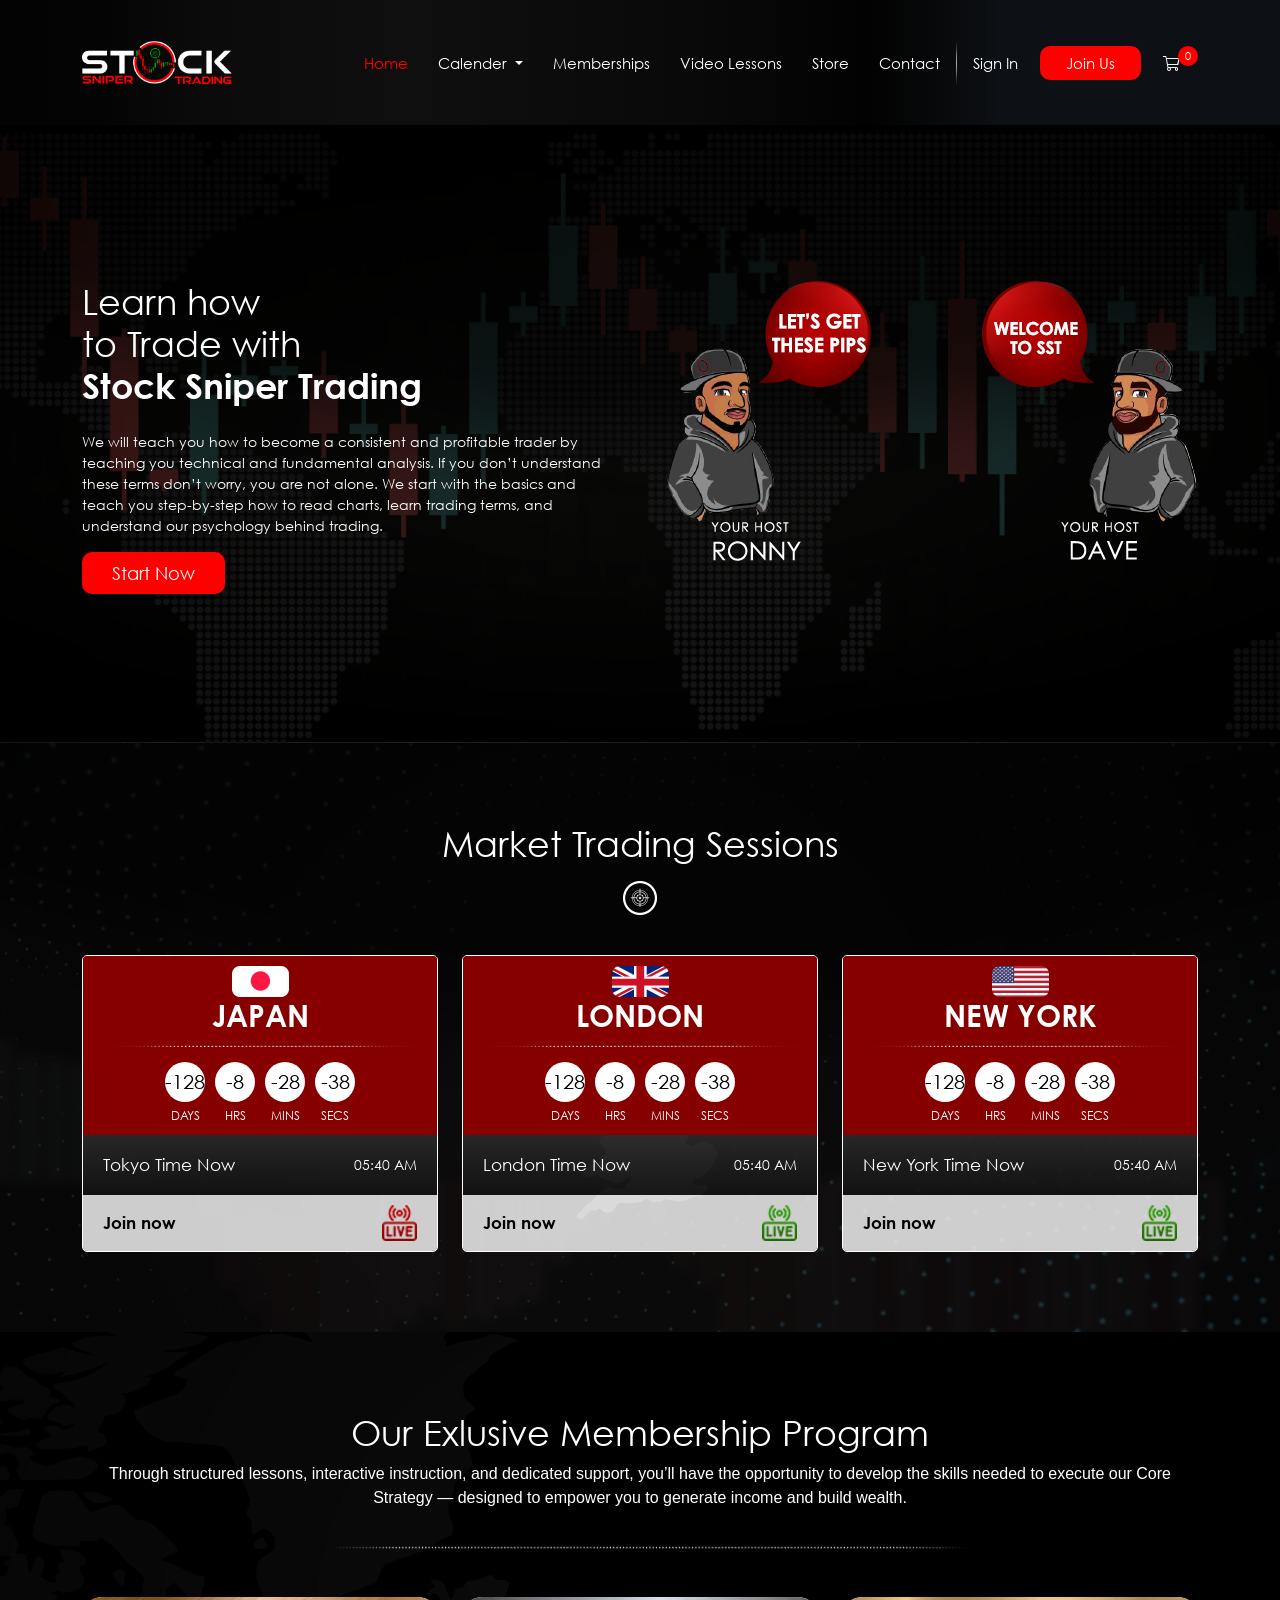
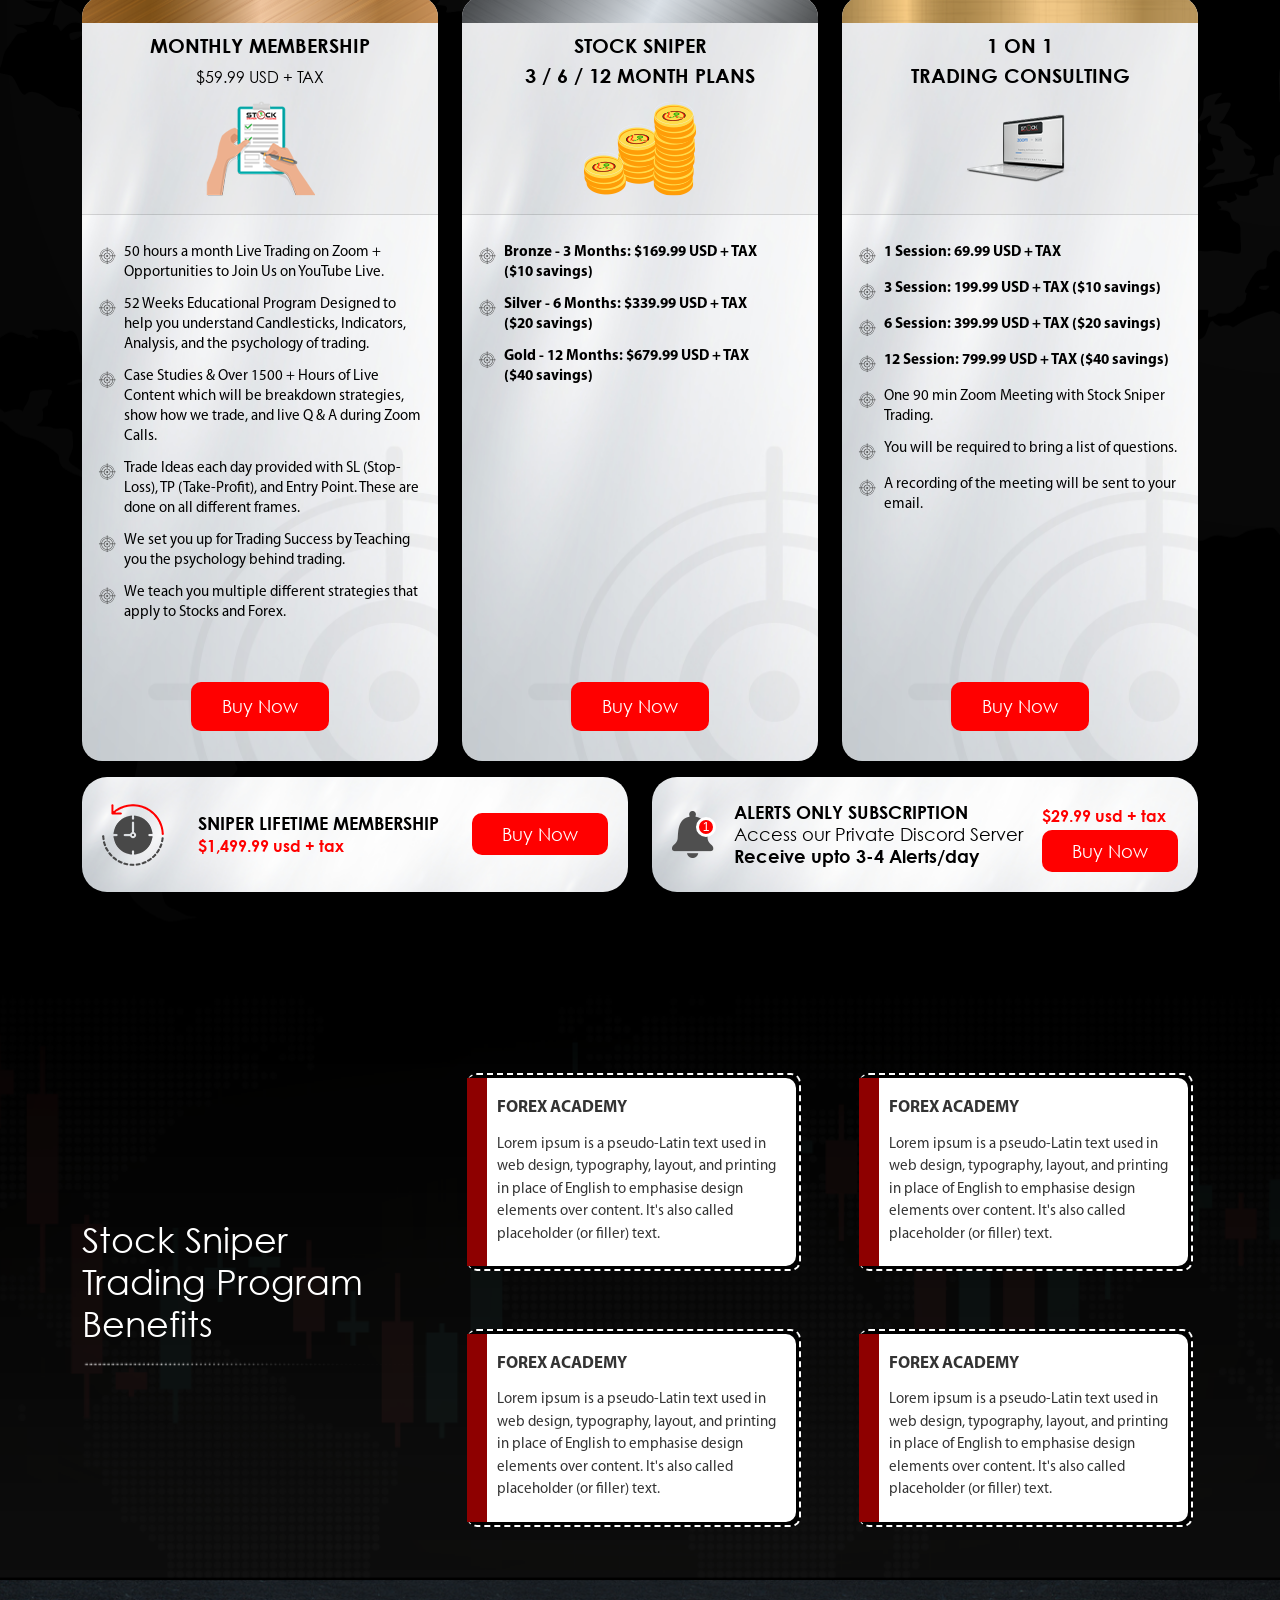
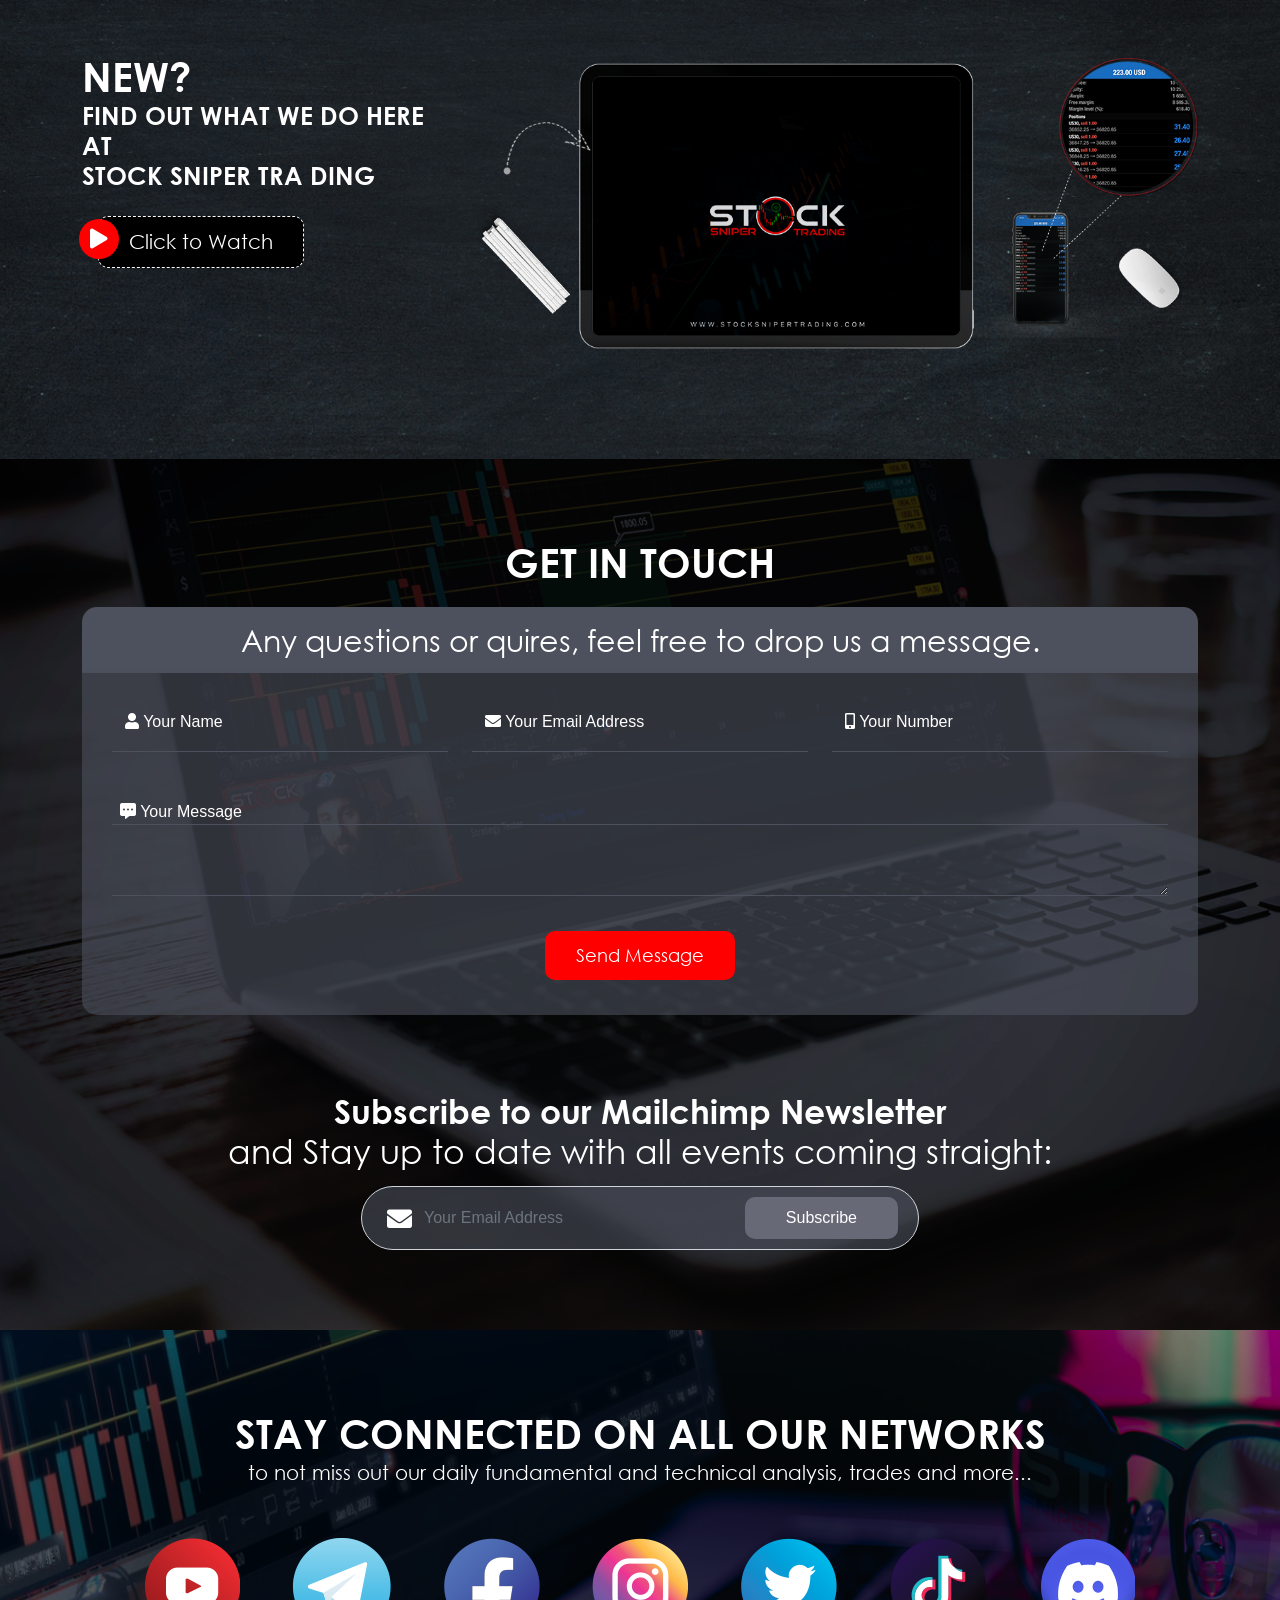
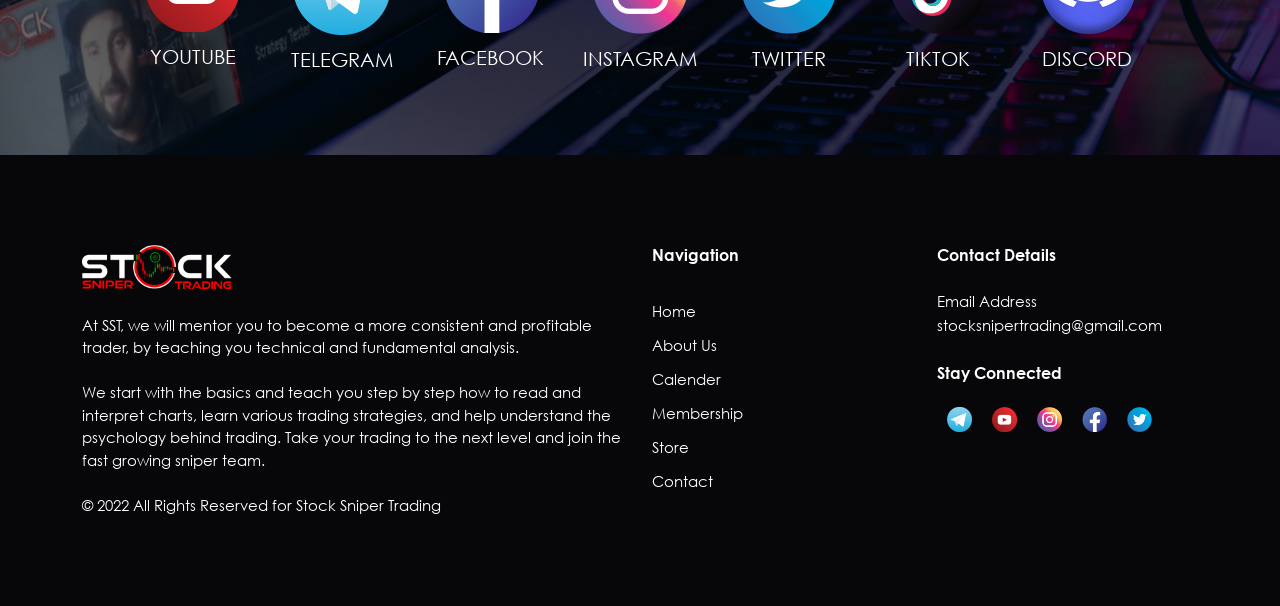
==== commit 840f26bc: "dropdown menu show hide on hover" ====
--- a/index.html
+++ b/index.html
@@ -900,5 +900,23 @@
 
   <script src="assets/vendor/bootstrap/js/bootstrap.min.js"></script>
   <script src="assets/js/custom.js"></script>
+  <script>
+    // dropdown menu show/hide on hover start
+    (function () {
+      const dropdown = document.querySelector('.dropdown');
+      const navbarDropdown = document.querySelector('#navbarDropdown');
+      const dropdownMenu = document.querySelector('.dropdown-menu');
+
+      dropdown.addEventListener('mouseenter', function(){
+        navbarDropdown.classList.add('show');
+        dropdownMenu.classList.add('show');
+      })
+      dropdown.addEventListener('mouseleave', function(){
+        navbarDropdown.classList.remove('show');
+        dropdownMenu.classList.remove('show');
+      })
+    })();
+    // dropdown menu show/hide on hover end
+  </script>
 </body>
 </html>
--- a/assets/css/style.css
+++ b/assets/css/style.css
@@ -1,2 +1,1024 @@
-@font-face{font-family:'Century Gothic Regular';src:url(../fonts/century-gothic/gothic-regular.TTF)}@font-face{font-family:'Century Gothic Bold';src:url(../fonts/century-gothic/gothic-bold.ttf)}@font-face{font-family:'Myriad Pro Regular';src:url(../fonts/myriad-pro/MyriadPro-Regular.ttf)}@font-face{font-family:'Myriad Pro Bold';src:url(../fonts/myriad-pro/MyriadPro-Bold.ttf)}*{margin:0;padding:0;outline:none;-webkit-box-sizing:border-box;box-sizing:border-box}::after,::before{-webkit-box-sizing:border-box;box-sizing:border-box}h1,h2,h3,h4,h5,h6,ol,ul,p,address,strong,i{margin-top:0px;margin-bottom:0px}ul,li{list-style:none;padding:0}a,a:hover{text-decoration:none}body{font-family:'Poppins', sans-serif;background:#000;color:#fff}.section-heading{font-family:'Century Gothic Regular';font-size:35px;color:#fff}.section-heading span{font-family:'Century Gothic Bold'}@media (max-width: 768px){.section-heading{font-size:30px}}.custom-red-button{background:red;color:#fff;font-family:'Century Gothic Regular';font-size:18px;border-radius:10px;padding:10px 30px}.custom-red-button:hover{color:#fff}.watch-btn .play-btn{font-family:'Century Gothic Regular';font-size:20px;background:#000;color:#fff;padding:10px 30px;border-radius:10px;border:1px dashed #fff;position:relative}.watch-btn .play-btn .play-sign{position:absolute;top:2px;left:-20px;height:40px;width:40px;background:red;border-radius:50%;font-size:20px;display:-webkit-box;display:-ms-flexbox;display:flex;-webkit-box-align:center;-ms-flex-align:center;align-items:center;-webkit-box-pack:center;-ms-flex-pack:center;justify-content:center}.btn-subscribe{color:#fff;padding:8px 40px;border-radius:10px;background:#676977}.market-trading-card{overflow:hidden;height:100%;border-radius:5px;border:1px solid #fff}.market-trading-card .top-section{position:relative;z-index:999}.market-trading-card .top-section::after{content:"";position:absolute;top:0;left:0;height:100%;width:100%;background:#870000;z-index:-1}.market-trading-card .top-section .country{padding-top:10px}.market-trading-card .top-section .country h2{font-family:'Century Gothic Bold';font-size:30px;text-transform:uppercase}.market-trading-card .top-section .counter{padding-bottom:5px}.market-trading-card .top-section .counter .count-item{margin:5px;display:-ms-grid;display:grid;place-items:center}.market-trading-card .top-section .counter .count-item .number{background:#fff;color:#000;height:40px;width:40px;border-radius:50%;display:-webkit-box;display:-ms-flexbox;display:flex;-webkit-box-align:center;-ms-flex-align:center;align-items:center;-webkit-box-pack:center;-ms-flex-pack:center;justify-content:center;margin-bottom:5px}.market-trading-card .top-section .counter .count-item .number p{font-family:'Century Gothic Regular';font-size:20px}.market-trading-card .top-section .counter .count-item .text p{text-transform:uppercase;font-family:'Century Gothic Regular';font-size:12px}.market-trading-card .bottom-section .local-time{padding:17px 0;background:#121212;background:-webkit-gradient(linear, left bottom, left top, from(rgba(18,18,18,0.9)), to(rgba(42,42,42,0.9)));background:linear-gradient(0deg, rgba(18,18,18,0.9) 0%, rgba(42,42,42,0.9) 100%)}.market-trading-card .bottom-section .local-time ul{padding:0 20px}.market-trading-card .bottom-section .local-time ul .time-zone p{font-family:'Century Gothic Regular';font-size:17px}.market-trading-card .bottom-section .local-time ul .time{font-family:'Century Gothic Regular';font-size:14px}.market-trading-card .bottom-section .join-now{padding:10px 0;background:#fff;opacity:0.8}.market-trading-card .bottom-section .join-now ul{padding:0 20px}.market-trading-card .bottom-section .join-now ul .text p{font-family:'Century Gothic Bold';font-size:17px;color:#000}.market-trading-card .bottom-section .join-now ul .icon{width:35px}.membership-card{overflow:hidden;border-radius:20px;background:url(../images/membership/card-bg.png) no-repeat bottom right/cover;height:100%;position:relative;padding-bottom:110px}.membership-card .color-img{vertical-align:top}.membership-card .card-header .text h3{font-family:'Century Gothic Bold';color:#000;font-size:20px;text-transform:uppercase;line-height:1.5}.membership-card .card-header .text h3 span{font-family:'Century Gothic Regular';font-size:16px;color:#000}.membership-card .card-header .image{margin:10px 0}.membership-card .card-body{display:-webkit-box;display:-ms-flexbox;display:flex;-webkit-box-orient:vertical;-webkit-box-direction:normal;-ms-flex-direction:column;flex-direction:column;-webkit-box-pack:justify;-ms-flex-pack:justify;justify-content:space-between}.membership-card .card-body ul li{margin:12px 0}.membership-card .card-body ul li .text p{font-family:'Myriad Pro Regular';color:#000;font-size:15px;line-height:20px}.membership-card .card-body ul li .text p.m-bold{font-family:'Myriad Pro Bold';color:#000;font-size:15px}.membership-card .card-body .button{text-align:center;-ms-grid-column-align:end;justify-self:end;position:absolute;bottom:30px;left:50%;-webkit-transform:translateX(-50%);transform:translateX(-50%)}.membership-bottom-card{overflow:hidden;padding:25px 20px;height:100%;border-radius:25px;display:-webkit-box;display:-ms-flexbox;display:flex;-webkit-box-orient:horizontal;-webkit-box-direction:normal;-ms-flex-direction:row;flex-direction:row;-webkit-box-align:center;-ms-flex-align:center;align-items:center;-webkit-box-pack:justify;-ms-flex-pack:justify;justify-content:space-between;background:url(../images/membership/bottom-card-bg.png) no-repeat top left/cover}@media (max-width: 1199px){.membership-bottom-card{-webkit-box-orient:vertical;-webkit-box-direction:normal;-ms-flex-direction:column;flex-direction:column}}.membership-bottom-card .icon{position:relative}.membership-bottom-card .icon .bell-notification{position:absolute;top:12%;right:-2px;background:red;height:20px;width:20px;padding:5px;border-radius:50%;border:3px solid #fff;display:-webkit-box;display:-ms-flexbox;display:flex;-webkit-box-align:center;-ms-flex-align:center;align-items:center;-webkit-box-pack:center;-ms-flex-pack:center;justify-content:center}.membership-bottom-card .text h3{font-family:'Century Gothic Bold';color:#000;font-size:18px}.membership-bottom-card .text h3 span{font-family:'Century Gothic Bold';color:red;font-size:16px}.membership-bottom-card .text h3 span.light{font-family:'Century Gothic Regular';color:#000;font-size:18px}.membership-bottom-card .button-2 p{font-family:'Century Gothic Bold';color:red;font-size:16px;margin-bottom:10px}.trade-info-card{background:#000;padding:3px 3px 3px 0px;margin:5px;border-radius:10px;border-top:2px dashed #fff;border-right:2px dashed #fff;border-bottom:2px dashed #fff}.trade-info-card .content{background:#fff;border-top-right-radius:10px;border-bottom-right-radius:10px;padding:20px 20px 20px 10px;border-left:20px solid #8e0000}.trade-info-card .content h4{font-family:'Myriad Pro Bold';text-transform:uppercase;color:#333;font-size:17px;padding-bottom:15px}.trade-info-card .content p{font-family:'Myriad Pro Regular';font-size:15px;color:#333}.message-form{margin:20px 0;border-radius:15px;overflow:hidden}.message-form .form-header{background:#4c515d;padding:15px 0}.message-form .form-header h3{font-family:'Century Gothic Regular';font-size:30px;color:#fff}.message-form .form-body{padding:0 30px;background:rgba(76,81,93,0.6);margin-top:20px;border-bottom-right-radius:15px;border-bottom-left-radius:15px}.message-form .form-body .input-item{display:-webkit-box;display:-ms-flexbox;display:flex;-webkit-box-align:center;-ms-flex-align:center;align-items:center;border-bottom:1px solid #4c515d}.message-form .form-body .input-item .input-box{background:transparent;border:none;color:#fff}.message-form .form-body .input-item .input-box:focus{background:rgba(0,0,0,0.3)}.message-form .form-body .custom-red-button{margin:35px 0}.newsletter-form .form-header{text-align:center}.newsletter-form .form-header h2{font-family:'Century Gothic Bold';font-size:33px;color:#fff}@media (max-width: 767px){.newsletter-form .form-header h2{font-size:30px}}.newsletter-form .form-header h2 span{font-family:'Century Gothic Regular';font-size:33px;color:#fff}.newsletter-form .form-body{position:relative;display:-webkit-box;display:-ms-flexbox;display:flex;-webkit-box-align:center;-ms-flex-align:center;align-items:center;padding:10px 0;border-radius:40px;background:rgba(76,81,93,0.6);width:50%}@media screen and (max-width: 991px){.newsletter-form .form-body{width:100%}}.newsletter-form .form-body .fa-envelope{margin-left:25px;color:#fff;font-size:25px}.newsletter-form .form-body .input{background:transparent;border:none;color:#fff}.newsletter-form .form-body .btn{margin-right:20px}@media screen and (max-width: 450px){.newsletter-form .form-body .btn{padding:10px}}.banner{padding:140px 0px;background:url(../images/banner/banner-bg.png) no-repeat center center/cover}@media screen and (max-width: 767px){.banner{padding:0}}.banner .text p{font-family:'Century Gothic Regular';font-size:14px;color:#fff}.market-trading-session{background:url(../images/market-trading/bg-1.png) no-repeat top center/cover;padding:80px 0}@media (max-width: 767px){.market-trading-session{padding:50px 0}}.market-trading-session .market-trading-card.japan{background:url(../images/market-trading/map-tokyo.png) no-repeat center center,url(../images/market-trading/bg-corner-icon.png) no-repeat top right}.market-trading-session .market-trading-card.london{background:url(../images/market-trading/map-london.png) no-repeat center center,url(../images/market-trading/bg-corner-icon.png) no-repeat top right}.market-trading-session .market-trading-card.new-york{background:url(../images/market-trading/map-new-york.png) no-repeat center center,url(../images/market-trading/bg-corner-icon.png) no-repeat top right}.membership-program{background:url(../images/membership/full-member-bg.png);padding:80px 0}@media (max-width: 767px){.membership-program{padding:50px 0}}.trading-program .top-section{background:url(../images/trading-program/bg.png) no-repeat top center/cover;padding-top:80px}@media (max-width: 767px){.trading-program .top-section{padding-top:50px}}.trading-program .bottom-section{background:url(../images/trading-program/btg.png) no-repeat top center/cover;padding-bottom:80px}@media (max-width: 767px){.trading-program .bottom-section{padding-bottom:50px}}.trading-program .bottom-section .section-header{text-align:left}.trading-program .bottom-section .section-header h2{margin:25px 0;font-family:'Century Gothic Bold';color:#fff;font-size:25px;text-transform:uppercase}.trading-program .bottom-section .section-header h2 span{color:#fff;font-size:40px}.trading-program .bottom-section .image{position:relative;padding:30px 0}@media (max-width: 991px){.trading-program .bottom-section .image{padding:50px 0}}@media (max-width: 767px){.trading-program .bottom-section .image{padding:65px 0}}.trading-program .bottom-section .image .modal .modal-content{border-radius:1rem}.trading-program .bottom-section .image .modal .modal-body{padding-top:0}.trading-program .bottom-section .image .modal .button{position:relative;z-index:999}.contact{background:url(../images/contact/background-contact.png) no-repeat top center/cover;padding:80px 0}@media (max-width: 767px){.contact{padding:50px 0}}.contact .section-header h2{font-family:'Century Gothic Bold';font-size:40px;text-transform:uppercase}.social-networks{background:url(../images/social-links/bg.png) no-repeat top center/cover;padding:80px 0}@media (max-width: 767px){.social-networks{padding:50px 0}}.social-networks .section-header h2{font-family:'Century Gothic Bold';font-size:40px;color:#fff;text-transform:uppercase}@media (max-width: 767px){.social-networks .section-header h2{font-size:30px}}.social-networks .section-header span{font-family:'Century Gothic Regular';font-size:20px;color:#fff}.social-networks .section-content{margin-top:50px}.social-networks .section-content .social-net-link{display:-webkit-box;display:-ms-flexbox;display:flex;-webkit-box-orient:vertical;-webkit-box-direction:normal;-ms-flex-direction:column;flex-direction:column;-webkit-box-align:center;-ms-flex-align:center;align-items:center;-webkit-box-pack:center;-ms-flex-pack:center;justify-content:center}.social-networks .section-content .social-net-link .icon img{min-width:90px}.social-networks .section-content .social-net-link .text{padding-top:10px}.social-networks .section-content .social-net-link .text p{text-transform:uppercase;font-family:'Century Gothic Regular';font-size:20px;color:#fff}@media (max-width: 767px){.social-networks .section-content .social-net-link .text p{font-size:15px}}.dashboard{background:url(../images/dashboard/dashboard-bg.png) no-repeat center center/cover;padding:80px 0}@media (max-width: 767px){.dashboard{padding-top:50px 0}}.dashboard .main-content .section-header h1{font-family:'Century Gothic Bold';font-size:40px;text-transform:uppercase}.dashboard .main-content .section-header span{font-family:'Century Gothic Regular';font-size:25px;text-transform:uppercase}.dashboard .main-content .section-body .dashboard-side-nav{background:#1d1d1f;width:100%;max-width:300px;margin-top:5px}.dashboard .main-content .section-body .dashboard-side-nav ul{border-bottom:4px solid #af0e0e}.dashboard .main-content .section-body .dashboard-side-nav ul li .dashboard-item{color:#fff;padding:7px 10px;display:-webkit-box;display:-ms-flexbox;display:flex;-webkit-box-align:center;-ms-flex-align:center;align-items:center;border-bottom:1px solid #262628}.dashboard .main-content .section-body .dashboard-side-nav ul li .dashboard-item i{font-size:20px;padding:10px}.dashboard .main-content .section-body .dashboard-side-nav ul li .dashboard-item p{padding-left:10px;font-family:'Century Gothic Regular';font-size:15px}.dashboard .main-content .section-body .dashboard-side-nav ul li:hover{background:#000}.dashboard .main-content .section-body .text{font-family:'Century Gothic Regular';font-size:15px;color:#fff}.dashboard .main-content .section-body .text span{font-family:'Century Gothic Bold';font-size:15px}@media (max-width: 1199px){.dashboard .main-content .section-body .hidden{height:42px;overflow:hidden;-webkit-transition:all 0.2s linear;transition:all 0.2s linear}}.navbar{padding:25px 0;background:#000;background:-webkit-gradient(linear, left top, right top, from(#030303), color-stop(8%, #040404), color-stop(16%, #0b0b0b), color-stop(32%, #0f0f0f), color-stop(54%, #090909), color-stop(68%, #020202), color-stop(72%, #060708), color-stop(78%, #0d1014));background:linear-gradient(90deg, #030303 0%, #040404 8%, #0b0b0b 16%, #0f0f0f 32%, #090909 54%, #020202 68%, #060708 72%, #0d1014 78%)}@media screen and (max-width: 767px){.navbar{padding:10px 0px}}.navbar .navbar-brand .brand-logo{max-width:150px}.navbar .navbar-toggler{background:#fff}.navbar .navbar-collapse .navbar-nav .nav-item .nav-link{color:#fff;font-family:'Century Gothic Regular';font-size:15px;line-height:20px;margin:0 7px}.navbar .navbar-collapse .navbar-nav .nav-item .nav-link.active{color:red}.navbar .navbar-collapse .navbar-nav .nav-item .nav-link:hover{color:red}.navbar .navbar-collapse .navbar-nav .nav-item .nav-link.custom-red-button{padding:6px 25px}@media (max-width: 1199px){.navbar .navbar-collapse .navbar-nav .nav-item .nav-link.custom-red-button{max-width:110px}}.navbar .navbar-collapse .navbar-nav .nav-item .nav-link.custom-red-button:hover{color:#fff}.navbar .navbar-collapse .navbar-nav .nav-item .nav-link.cart-btn{margin-bottom:-20px}.navbar .navbar-collapse .navbar-nav .nav-item .nav-link.cart-btn sup{width:20px;height:20px;border-radius:50%;background:red;color:#fff;display:-ms-grid;display:grid;top:-27px;right:-15px;place-items:center}.navbar .navbar-collapse .navbar-nav .nav-item .dropdown-menu{background:rgba(255,255,255,0.2);border:1px solid #fff;border-radius:10px}.navbar .navbar-collapse .navbar-nav .nav-item .dropdown-menu .dropdown-item{color:#fff;font-family:'Century Gothic Regular';font-size:15px}.navbar .navbar-collapse .navbar-nav .nav-item .dropdown-menu .dropdown-item:hover{background:red}@media (max-width: 1199px){.navbar .navbar-collapse .navbar-nav .nav-item.image{display:none}}.footer{padding:90px 0;background:#070709}.footer .logo{max-width:150px;padding-bottom:25px}.footer .text{font-family:'Century Gothic Regular';font-size:15px;color:#fff}.footer .navigation-links h4{font-family:'Century Gothic Bold';font-size:16px;color:#fff;padding-bottom:25px}.footer .navigation-links ul li{margin:10px 0}.footer .navigation-links ul li a{color:#fff;font-family:'Century Gothic Regular';font-size:15px}.footer .navigation-links ul li a:hover{color:red}.footer .contact-info h4{font-family:'Century Gothic Bold';font-size:16px;color:#fff;padding-bottom:25px}.footer .contact-info span{font-family:'Century Gothic Regular';font-size:15px;color:#fff}.footer .contact-info a{font-family:'Century Gothic Regular';font-size:15px;color:#fff;word-break:break-word}.footer .social-link{padding-top:25px}.footer .social-link h4{font-family:'Century Gothic Bold';font-size:16px;color:#fff;padding-bottom:25px}.footer .social-link .icons ul{display:-webkit-box;display:-ms-flexbox;display:flex}.footer .social-link .icons ul li{margin:0 10px}@media (max-width: 450px){.footer .social-link .icons ul li{margin:0 5px}}.footer .social-link .icons ul li img{max-width:25px}@media (max-width: 450px){.footer .social-link .icons ul li img{max-width:20px}}
+/*=== abstracts css start === */
+@font-face {
+  font-family: 'Century Gothic Regular';
+  src: url(../fonts/century-gothic/gothic-regular.TTF);
+}
+
+@font-face {
+  font-family: 'Century Gothic Bold';
+  src: url(../fonts/century-gothic/gothic-bold.ttf);
+}
+
+@font-face {
+  font-family: 'Myriad Pro Regular';
+  src: url(../fonts/myriad-pro/MyriadPro-Regular.ttf);
+}
+
+@font-face {
+  font-family: 'Myriad Pro Bold';
+  src: url(../fonts/myriad-pro/MyriadPro-Bold.ttf);
+}
+
+/*===// end of abstracts css === */
+/*=== base css start === */
+* {
+  margin: 0;
+  padding: 0;
+  outline: none;
+  -webkit-box-sizing: border-box;
+          box-sizing: border-box;
+}
+
+::after, ::before {
+  -webkit-box-sizing: border-box;
+          box-sizing: border-box;
+}
+
+h1, h2, h3, h4, h5, h6, ol, ul, p, address, strong, i {
+  margin-top: 0px;
+  margin-bottom: 0px;
+}
+
+ul, li {
+  list-style: none;
+  padding: 0;
+}
+
+a, a:hover {
+  text-decoration: none;
+}
+
+body {
+  font-family: 'Poppins', sans-serif;
+  background: #000;
+  color: #fff;
+}
+
+.section-heading {
+  font-family: 'Century Gothic Regular';
+  font-size: 35px;
+  color: #fff;
+}
+
+.section-heading span {
+  font-family: 'Century Gothic Bold';
+}
+
+@media (max-width: 768px) {
+  .section-heading {
+    font-size: 30px;
+  }
+}
+
+/*===// end of base css === */
+/*=== components css start === */
+.custom-red-button {
+  background: #ff0000;
+  color: #fff;
+  font-family: 'Century Gothic Regular';
+  font-size: 18px;
+  border-radius: 10px;
+  padding: 10px 30px;
+}
+
+.custom-red-button:hover {
+  color: #fff;
+}
+
+.watch-btn .play-btn {
+  font-family: 'Century Gothic Regular';
+  font-size: 20px;
+  background: #000;
+  color: #fff;
+  padding: 10px 30px;
+  border-radius: 10px;
+  border: 1px dashed #fff;
+  position: relative;
+}
+
+.watch-btn .play-btn .play-sign {
+  position: absolute;
+  top: 2px;
+  left: -20px;
+  height: 40px;
+  width: 40px;
+  background: #ff0000;
+  border-radius: 50%;
+  font-size: 20px;
+  display: -webkit-box;
+  display: -ms-flexbox;
+  display: flex;
+  -webkit-box-align: center;
+      -ms-flex-align: center;
+          align-items: center;
+  -webkit-box-pack: center;
+      -ms-flex-pack: center;
+          justify-content: center;
+}
+
+.btn-subscribe {
+  color: #fff;
+  padding: 8px 40px;
+  border-radius: 10px;
+  background: #676977;
+}
+
+.market-trading-card {
+  overflow: hidden;
+  height: 100%;
+  border-radius: 5px;
+  border: 1px solid #fff;
+}
+
+.market-trading-card .top-section {
+  position: relative;
+  z-index: 999;
+}
+
+.market-trading-card .top-section::after {
+  content: "";
+  position: absolute;
+  top: 0;
+  left: 0;
+  height: 100%;
+  width: 100%;
+  background: #870000;
+  z-index: -1;
+}
+
+.market-trading-card .top-section .country {
+  padding-top: 10px;
+}
+
+.market-trading-card .top-section .country h2 {
+  font-family: 'Century Gothic Bold';
+  font-size: 30px;
+  text-transform: uppercase;
+}
+
+.market-trading-card .top-section .counter {
+  padding-bottom: 5px;
+}
+
+.market-trading-card .top-section .counter .count-item {
+  margin: 5px;
+  display: -ms-grid;
+  display: grid;
+  place-items: center;
+}
+
+.market-trading-card .top-section .counter .count-item .number {
+  background: #fff;
+  color: #000;
+  height: 40px;
+  width: 40px;
+  border-radius: 50%;
+  display: -webkit-box;
+  display: -ms-flexbox;
+  display: flex;
+  -webkit-box-align: center;
+      -ms-flex-align: center;
+          align-items: center;
+  -webkit-box-pack: center;
+      -ms-flex-pack: center;
+          justify-content: center;
+  margin-bottom: 5px;
+}
+
+.market-trading-card .top-section .counter .count-item .number p {
+  font-family: 'Century Gothic Regular';
+  font-size: 20px;
+}
+
+.market-trading-card .top-section .counter .count-item .text p {
+  text-transform: uppercase;
+  font-family: 'Century Gothic Regular';
+  font-size: 12px;
+}
+
+.market-trading-card .bottom-section .local-time {
+  padding: 17px 0;
+  background: #121212;
+  background: -webkit-gradient(linear, left bottom, left top, from(rgba(18, 18, 18, 0.9)), to(rgba(42, 42, 42, 0.9)));
+  background: linear-gradient(0deg, rgba(18, 18, 18, 0.9) 0%, rgba(42, 42, 42, 0.9) 100%);
+}
+
+.market-trading-card .bottom-section .local-time ul {
+  padding: 0 20px;
+}
+
+.market-trading-card .bottom-section .local-time ul .time-zone p {
+  font-family: 'Century Gothic Regular';
+  font-size: 17px;
+}
+
+.market-trading-card .bottom-section .local-time ul .time {
+  font-family: 'Century Gothic Regular';
+  font-size: 14px;
+}
+
+.market-trading-card .bottom-section .join-now {
+  padding: 10px 0;
+  background: #fff;
+  opacity: 0.8;
+}
+
+.market-trading-card .bottom-section .join-now ul {
+  padding: 0 20px;
+}
+
+.market-trading-card .bottom-section .join-now ul .text p {
+  font-family: 'Century Gothic Bold';
+  font-size: 17px;
+  color: #000;
+}
+
+.market-trading-card .bottom-section .join-now ul .icon {
+  width: 35px;
+}
+
+.membership-card {
+  overflow: hidden;
+  border-radius: 20px;
+  background: url(../images/membership/card-bg.png) no-repeat bottom right/cover;
+  height: 100%;
+  position: relative;
+  padding-bottom: 110px;
+}
+
+.membership-card .color-img {
+  vertical-align: top;
+}
+
+.membership-card .card-header .text h3 {
+  font-family: 'Century Gothic Bold';
+  color: #000;
+  font-size: 20px;
+  text-transform: uppercase;
+  line-height: 1.5;
+}
+
+.membership-card .card-header .text h3 span {
+  font-family: 'Century Gothic Regular';
+  font-size: 16px;
+  color: #000;
+}
+
+.membership-card .card-header .image {
+  margin: 10px 0;
+}
+
+.membership-card .card-body {
+  display: -webkit-box;
+  display: -ms-flexbox;
+  display: flex;
+  -webkit-box-orient: vertical;
+  -webkit-box-direction: normal;
+      -ms-flex-direction: column;
+          flex-direction: column;
+  -webkit-box-pack: justify;
+      -ms-flex-pack: justify;
+          justify-content: space-between;
+}
+
+.membership-card .card-body ul li {
+  margin: 12px 0;
+}
+
+.membership-card .card-body ul li .text p {
+  font-family: 'Myriad Pro Regular';
+  color: #000;
+  font-size: 15px;
+  line-height: 20px;
+}
+
+.membership-card .card-body ul li .text p.m-bold {
+  font-family: 'Myriad Pro Bold';
+  color: #000;
+  font-size: 15px;
+}
+
+.membership-card .card-body .button {
+  text-align: center;
+  -ms-grid-column-align: end;
+      justify-self: end;
+  position: absolute;
+  bottom: 30px;
+  left: 50%;
+  -webkit-transform: translateX(-50%);
+          transform: translateX(-50%);
+}
+
+.membership-bottom-card {
+  overflow: hidden;
+  padding: 25px 20px;
+  height: 100%;
+  border-radius: 25px;
+  display: -webkit-box;
+  display: -ms-flexbox;
+  display: flex;
+  -webkit-box-orient: horizontal;
+  -webkit-box-direction: normal;
+      -ms-flex-direction: row;
+          flex-direction: row;
+  -webkit-box-align: center;
+      -ms-flex-align: center;
+          align-items: center;
+  -webkit-box-pack: justify;
+      -ms-flex-pack: justify;
+          justify-content: space-between;
+  background: url(../images/membership/bottom-card-bg.png) no-repeat top left/cover;
+}
+
+@media (max-width: 1199px) {
+  .membership-bottom-card {
+    -webkit-box-orient: vertical;
+    -webkit-box-direction: normal;
+        -ms-flex-direction: column;
+            flex-direction: column;
+  }
+}
+
+.membership-bottom-card .icon {
+  position: relative;
+}
+
+.membership-bottom-card .icon .bell-notification {
+  position: absolute;
+  top: 12%;
+  right: -2px;
+  background: #ff0000;
+  height: 20px;
+  width: 20px;
+  padding: 5px;
+  border-radius: 50%;
+  border: 3px solid #fff;
+  display: -webkit-box;
+  display: -ms-flexbox;
+  display: flex;
+  -webkit-box-align: center;
+      -ms-flex-align: center;
+          align-items: center;
+  -webkit-box-pack: center;
+      -ms-flex-pack: center;
+          justify-content: center;
+}
+
+.membership-bottom-card .text h3 {
+  font-family: 'Century Gothic Bold';
+  color: #000;
+  font-size: 18px;
+}
+
+.membership-bottom-card .text h3 span {
+  font-family: 'Century Gothic Bold';
+  color: #ff0000;
+  font-size: 16px;
+}
+
+.membership-bottom-card .text h3 span.light {
+  font-family: 'Century Gothic Regular';
+  color: #000;
+  font-size: 18px;
+}
+
+.membership-bottom-card .button-2 p {
+  font-family: 'Century Gothic Bold';
+  color: #ff0000;
+  font-size: 16px;
+  margin-bottom: 10px;
+}
+
+.trade-info-card {
+  background: #000;
+  padding: 3px 3px 3px 0px;
+  margin: 5px;
+  border-radius: 10px;
+  border-top: 2px dashed #fff;
+  border-right: 2px dashed #fff;
+  border-bottom: 2px dashed #fff;
+}
+
+.trade-info-card .content {
+  background: #fff;
+  border-top-right-radius: 10px;
+  border-bottom-right-radius: 10px;
+  padding: 20px 20px 20px 10px;
+  border-left: 20px solid #8e0000;
+}
+
+.trade-info-card .content h4 {
+  font-family: 'Myriad Pro Bold';
+  text-transform: uppercase;
+  color: #333333;
+  font-size: 17px;
+  padding-bottom: 15px;
+}
+
+.trade-info-card .content p {
+  font-family: 'Myriad Pro Regular';
+  font-size: 15px;
+  color: #333333;
+}
+
+.message-form {
+  margin: 20px 0;
+  border-radius: 15px;
+  overflow: hidden;
+}
+
+.message-form .form-header {
+  background: #4c515d;
+  padding: 15px 0;
+}
+
+.message-form .form-header h3 {
+  font-family: 'Century Gothic Regular';
+  font-size: 30px;
+  color: #fff;
+}
+
+.message-form .form-body {
+  padding: 0 30px;
+  background: rgba(76, 81, 93, 0.6);
+  margin-top: 20px;
+  border-bottom-right-radius: 15px;
+  border-bottom-left-radius: 15px;
+}
+
+.message-form .form-body .input-item {
+  display: -webkit-box;
+  display: -ms-flexbox;
+  display: flex;
+  -webkit-box-align: center;
+      -ms-flex-align: center;
+          align-items: center;
+  border-bottom: 1px solid #4c515d;
+}
+
+.message-form .form-body .input-item .input-box {
+  background: transparent;
+  border: none;
+  color: #fff;
+}
+
+.message-form .form-body .input-item .input-box:focus {
+  background: rgba(0, 0, 0, 0.3);
+}
+
+.message-form .form-body .custom-red-button {
+  margin: 35px 0;
+}
+
+.newsletter-form .form-header {
+  text-align: center;
+}
+
+.newsletter-form .form-header h2 {
+  font-family: 'Century Gothic Bold';
+  font-size: 33px;
+  color: #fff;
+}
+
+@media (max-width: 767px) {
+  .newsletter-form .form-header h2 {
+    font-size: 30px;
+  }
+}
+
+.newsletter-form .form-header h2 span {
+  font-family: 'Century Gothic Regular';
+  font-size: 33px;
+  color: #fff;
+}
+
+.newsletter-form .form-body {
+  position: relative;
+  display: -webkit-box;
+  display: -ms-flexbox;
+  display: flex;
+  -webkit-box-align: center;
+      -ms-flex-align: center;
+          align-items: center;
+  padding: 10px 0;
+  border-radius: 40px;
+  background: rgba(76, 81, 93, 0.6);
+  width: 50%;
+}
+
+@media screen and (max-width: 991px) {
+  .newsletter-form .form-body {
+    width: 100%;
+  }
+}
+
+.newsletter-form .form-body .fa-envelope {
+  margin-left: 25px;
+  color: #fff;
+  font-size: 25px;
+}
+
+.newsletter-form .form-body .input {
+  background: transparent;
+  border: none;
+  color: #fff;
+}
+
+.newsletter-form .form-body .btn {
+  margin-right: 20px;
+}
+
+@media screen and (max-width: 450px) {
+  .newsletter-form .form-body .btn {
+    padding: 10px;
+  }
+}
+
+.banner {
+  padding: 140px 0px;
+  background: url(../images/banner/banner-bg.png) no-repeat center center/cover;
+}
+
+@media screen and (max-width: 767px) {
+  .banner {
+    padding: 0;
+  }
+}
+
+.banner .text p {
+  font-family: 'Century Gothic Regular';
+  font-size: 14px;
+  color: #fff;
+}
+
+.market-trading-session {
+  background: url(../images/market-trading/bg-1.png) no-repeat top center/cover;
+  padding: 80px 0;
+}
+
+@media (max-width: 767px) {
+  .market-trading-session {
+    padding: 50px 0;
+  }
+}
+
+.market-trading-session .market-trading-card.japan {
+  background: url(../images/market-trading/map-tokyo.png) no-repeat center center, url(../images/market-trading/bg-corner-icon.png) no-repeat top right;
+}
+
+.market-trading-session .market-trading-card.london {
+  background: url(../images/market-trading/map-london.png) no-repeat center center, url(../images/market-trading/bg-corner-icon.png) no-repeat top right;
+}
+
+.market-trading-session .market-trading-card.new-york {
+  background: url(../images/market-trading/map-new-york.png) no-repeat center center, url(../images/market-trading/bg-corner-icon.png) no-repeat top right;
+}
+
+.membership-program {
+  background: url(../images/membership/full-member-bg.png);
+  padding: 80px 0;
+}
+
+@media (max-width: 767px) {
+  .membership-program {
+    padding: 50px 0;
+  }
+}
+
+.trading-program .top-section {
+  background: url(../images/trading-program/bg.png) no-repeat top center/cover;
+  padding-top: 80px;
+}
+
+@media (max-width: 767px) {
+  .trading-program .top-section {
+    padding-top: 50px;
+  }
+}
+
+.trading-program .bottom-section {
+  background: url(../images/trading-program/btg.png) no-repeat top center/cover;
+  padding-bottom: 80px;
+}
+
+@media (max-width: 767px) {
+  .trading-program .bottom-section {
+    padding-bottom: 50px;
+  }
+}
+
+.trading-program .bottom-section .section-header {
+  text-align: left;
+}
+
+.trading-program .bottom-section .section-header h2 {
+  margin: 25px 0;
+  font-family: 'Century Gothic Bold';
+  color: #fff;
+  font-size: 25px;
+  text-transform: uppercase;
+}
+
+.trading-program .bottom-section .section-header h2 span {
+  color: #fff;
+  font-size: 40px;
+}
+
+.trading-program .bottom-section .image {
+  position: relative;
+  padding: 30px 0;
+}
+
+@media (max-width: 991px) {
+  .trading-program .bottom-section .image {
+    padding: 50px 0;
+  }
+}
+
+@media (max-width: 767px) {
+  .trading-program .bottom-section .image {
+    padding: 65px 0;
+  }
+}
+
+.trading-program .bottom-section .image .modal .modal-content {
+  border-radius: 1rem;
+}
+
+.trading-program .bottom-section .image .modal .modal-body {
+  padding-top: 0;
+}
+
+.trading-program .bottom-section .image .modal .button {
+  position: relative;
+  z-index: 999;
+}
+
+.contact {
+  background: url(../images/contact/background-contact.png) no-repeat top center/cover;
+  padding: 80px 0;
+}
+
+@media (max-width: 767px) {
+  .contact {
+    padding: 50px 0;
+  }
+}
+
+.contact .section-header h2 {
+  font-family: 'Century Gothic Bold';
+  font-size: 40px;
+  text-transform: uppercase;
+}
+
+.social-networks {
+  background: url(../images/social-links/bg.png) no-repeat top center/cover;
+  padding: 80px 0;
+}
+
+@media (max-width: 767px) {
+  .social-networks {
+    padding: 50px 0;
+  }
+}
+
+.social-networks .section-header h2 {
+  font-family: 'Century Gothic Bold';
+  font-size: 40px;
+  color: #fff;
+  text-transform: uppercase;
+}
+
+@media (max-width: 767px) {
+  .social-networks .section-header h2 {
+    font-size: 30px;
+  }
+}
+
+.social-networks .section-header span {
+  font-family: 'Century Gothic Regular';
+  font-size: 20px;
+  color: #fff;
+}
+
+.social-networks .section-content {
+  margin-top: 50px;
+}
+
+.social-networks .section-content .social-net-link {
+  display: -webkit-box;
+  display: -ms-flexbox;
+  display: flex;
+  -webkit-box-orient: vertical;
+  -webkit-box-direction: normal;
+      -ms-flex-direction: column;
+          flex-direction: column;
+  -webkit-box-align: center;
+      -ms-flex-align: center;
+          align-items: center;
+  -webkit-box-pack: center;
+      -ms-flex-pack: center;
+          justify-content: center;
+}
+
+.social-networks .section-content .social-net-link .icon img {
+  min-width: 90px;
+}
+
+.social-networks .section-content .social-net-link .text {
+  padding-top: 10px;
+}
+
+.social-networks .section-content .social-net-link .text p {
+  text-transform: uppercase;
+  font-family: 'Century Gothic Regular';
+  font-size: 20px;
+  color: #fff;
+}
+
+@media (max-width: 767px) {
+  .social-networks .section-content .social-net-link .text p {
+    font-size: 15px;
+  }
+}
+
+.dashboard {
+  background: url(../images/dashboard/dashboard-bg.png) no-repeat center center/cover;
+  padding: 80px 0;
+}
+
+@media (max-width: 767px) {
+  .dashboard {
+    padding-top: 50px 0;
+  }
+}
+
+.dashboard .main-content .section-header h1 {
+  font-family: 'Century Gothic Bold';
+  font-size: 40px;
+  text-transform: uppercase;
+}
+
+.dashboard .main-content .section-header span {
+  font-family: 'Century Gothic Regular';
+  font-size: 25px;
+  text-transform: uppercase;
+}
+
+.dashboard .main-content .section-body .dashboard-side-nav {
+  background: #1d1d1f;
+  width: 100%;
+  max-width: 300px;
+  margin-top: 5px;
+}
+
+.dashboard .main-content .section-body .dashboard-side-nav ul {
+  border-bottom: 4px solid #af0e0e;
+}
+
+.dashboard .main-content .section-body .dashboard-side-nav ul li .dashboard-item {
+  color: #fff;
+  padding: 7px 10px;
+  display: -webkit-box;
+  display: -ms-flexbox;
+  display: flex;
+  -webkit-box-align: center;
+      -ms-flex-align: center;
+          align-items: center;
+  border-bottom: 1px solid #262628;
+}
+
+.dashboard .main-content .section-body .dashboard-side-nav ul li .dashboard-item i {
+  font-size: 20px;
+  padding: 10px;
+}
+
+.dashboard .main-content .section-body .dashboard-side-nav ul li .dashboard-item p {
+  padding-left: 10px;
+  font-family: 'Century Gothic Regular';
+  font-size: 15px;
+}
+
+.dashboard .main-content .section-body .dashboard-side-nav ul li:hover {
+  background: #000;
+}
+
+.dashboard .main-content .section-body .text {
+  font-family: 'Century Gothic Regular';
+  font-size: 15px;
+  color: #fff;
+}
+
+.dashboard .main-content .section-body .text span {
+  font-family: 'Century Gothic Bold';
+  font-size: 15px;
+}
+
+@media (max-width: 1199px) {
+  .dashboard .main-content .section-body .hidden {
+    height: 42px;
+    overflow: hidden;
+    -webkit-transition: all 0.2s linear;
+    transition: all 0.2s linear;
+  }
+}
+
+/*===// end of components css === */
+/*=== layouts css start === */
+.navbar {
+  padding: 25px 0;
+  background: #000;
+  background: -webkit-gradient(linear, left top, right top, from(#030303), color-stop(8%, #040404), color-stop(16%, #0b0b0b), color-stop(32%, #0f0f0f), color-stop(54%, #090909), color-stop(68%, #020202), color-stop(72%, #060708), color-stop(78%, #0d1014));
+  background: linear-gradient(90deg, #030303 0%, #040404 8%, #0b0b0b 16%, #0f0f0f 32%, #090909 54%, #020202 68%, #060708 72%, #0d1014 78%);
+}
+
+@media screen and (max-width: 767px) {
+  .navbar {
+    padding: 10px 0px;
+  }
+}
+
+.navbar .navbar-brand .brand-logo {
+  max-width: 150px;
+}
+
+.navbar .navbar-toggler {
+  background: #fff;
+}
+
+.navbar .navbar-collapse .navbar-nav .nav-item .nav-link {
+  color: #fff;
+  font-family: 'Century Gothic Regular';
+  font-size: 15px;
+  line-height: 20px;
+  margin: 0 7px;
+}
+
+.navbar .navbar-collapse .navbar-nav .nav-item .nav-link.active {
+  color: #ff0000;
+}
+
+.navbar .navbar-collapse .navbar-nav .nav-item .nav-link:hover {
+  color: #ff0000;
+}
+
+.navbar .navbar-collapse .navbar-nav .nav-item .nav-link.custom-red-button {
+  padding: 6px 25px;
+}
+
+@media (max-width: 1199px) {
+  .navbar .navbar-collapse .navbar-nav .nav-item .nav-link.custom-red-button {
+    max-width: 110px;
+  }
+}
+
+.navbar .navbar-collapse .navbar-nav .nav-item .nav-link.custom-red-button:hover {
+  color: #fff;
+}
+
+.navbar .navbar-collapse .navbar-nav .nav-item .nav-link.cart-btn {
+  margin-bottom: -20px;
+}
+
+.navbar .navbar-collapse .navbar-nav .nav-item .nav-link.cart-btn sup {
+  width: 20px;
+  height: 20px;
+  border-radius: 50%;
+  background: red;
+  color: #fff;
+  display: -ms-grid;
+  display: grid;
+  top: -27px;
+  right: -15px;
+  place-items: center;
+}
+
+.navbar .navbar-collapse .navbar-nav .nav-item .dropdown-menu {
+  padding: 0;
+  overflow: hidden;
+  background: #1d1d1f;
+  border: 1px solid rgba(255, 255, 255, 0.5);
+  border-radius: 10px;
+}
+
+.navbar .navbar-collapse .navbar-nav .nav-item .dropdown-menu .dropdown-item {
+  color: #fff;
+  font-family: 'Century Gothic Regular';
+  font-size: 15px;
+  padding: 7px 15px;
+}
+
+.navbar .navbar-collapse .navbar-nav .nav-item .dropdown-menu .dropdown-item:hover {
+  background: #ff0000;
+}
+
+.navbar .navbar-collapse .navbar-nav .nav-item .dropdown-menu li:first-child .dropdown-item {
+  padding-top: 10px;
+}
+
+.navbar .navbar-collapse .navbar-nav .nav-item .dropdown-menu li:last-child .dropdown-item {
+  padding-bottom: 10px;
+}
+
+@media (max-width: 1199px) {
+  .navbar .navbar-collapse .navbar-nav .nav-item.image {
+    display: none;
+  }
+}
+
+.footer {
+  padding: 90px 0;
+  background: #070709;
+}
+
+.footer .logo {
+  max-width: 150px;
+  padding-bottom: 25px;
+}
+
+.footer .text {
+  font-family: 'Century Gothic Regular';
+  font-size: 15px;
+  color: #fff;
+}
+
+.footer .navigation-links h4 {
+  font-family: 'Century Gothic Bold';
+  font-size: 16px;
+  color: #fff;
+  padding-bottom: 25px;
+}
+
+.footer .navigation-links ul li {
+  margin: 10px 0;
+}
+
+.footer .navigation-links ul li a {
+  color: #fff;
+  font-family: 'Century Gothic Regular';
+  font-size: 15px;
+}
+
+.footer .navigation-links ul li a:hover {
+  color: #ff0000;
+}
+
+.footer .contact-info h4 {
+  font-family: 'Century Gothic Bold';
+  font-size: 16px;
+  color: #fff;
+  padding-bottom: 25px;
+}
+
+.footer .contact-info span {
+  font-family: 'Century Gothic Regular';
+  font-size: 15px;
+  color: #fff;
+}
+
+.footer .contact-info a {
+  font-family: 'Century Gothic Regular';
+  font-size: 15px;
+  color: #fff;
+  word-break: break-word;
+}
+
+.footer .social-link {
+  padding-top: 25px;
+}
+
+.footer .social-link h4 {
+  font-family: 'Century Gothic Bold';
+  font-size: 16px;
+  color: #fff;
+  padding-bottom: 25px;
+}
+
+.footer .social-link .icons ul {
+  display: -webkit-box;
+  display: -ms-flexbox;
+  display: flex;
+}
+
+.footer .social-link .icons ul li {
+  margin: 0 10px;
+}
+
+@media (max-width: 450px) {
+  .footer .social-link .icons ul li {
+    margin: 0 5px;
+  }
+}
+
+.footer .social-link .icons ul li img {
+  max-width: 25px;
+}
+
+@media (max-width: 450px) {
+  .footer .social-link .icons ul li img {
+    max-width: 20px;
+  }
+}
+
+/*===// end of layouts css === */
 /*# sourceMappingURL=style.css.map */
